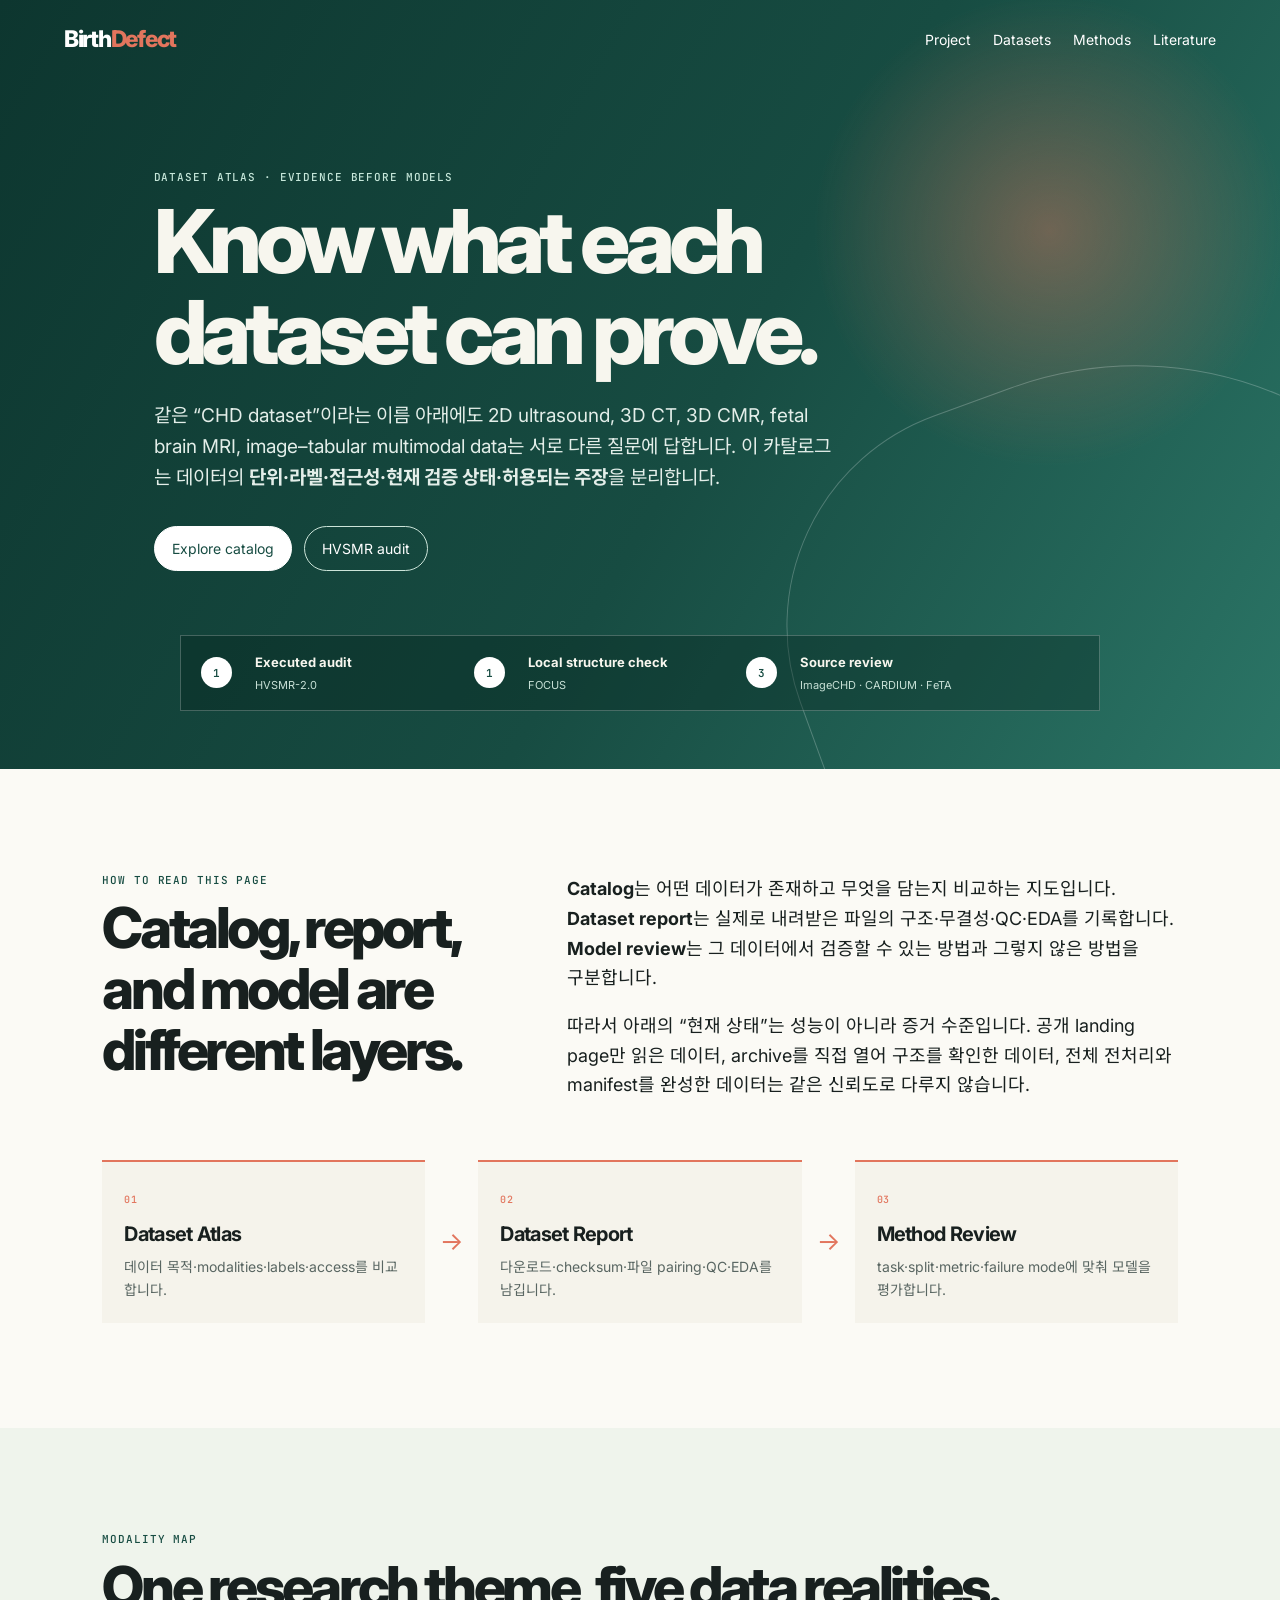
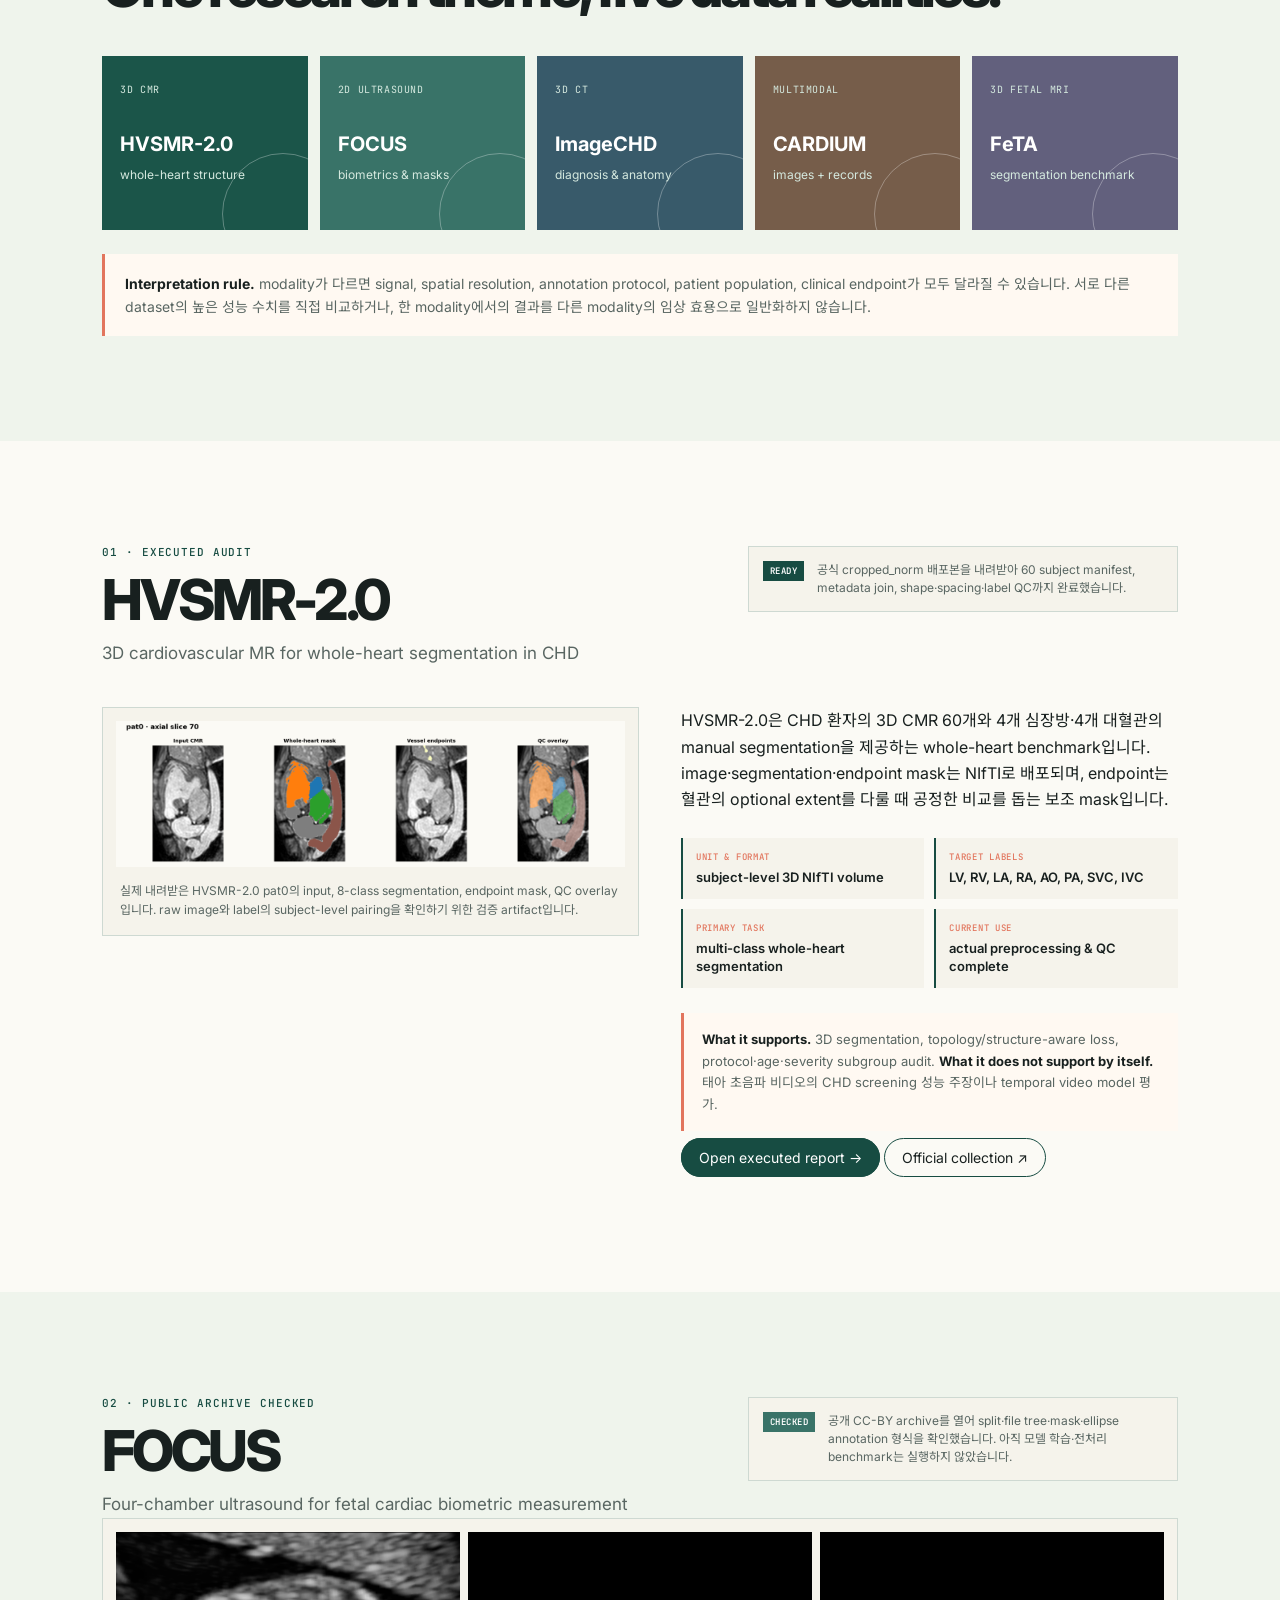
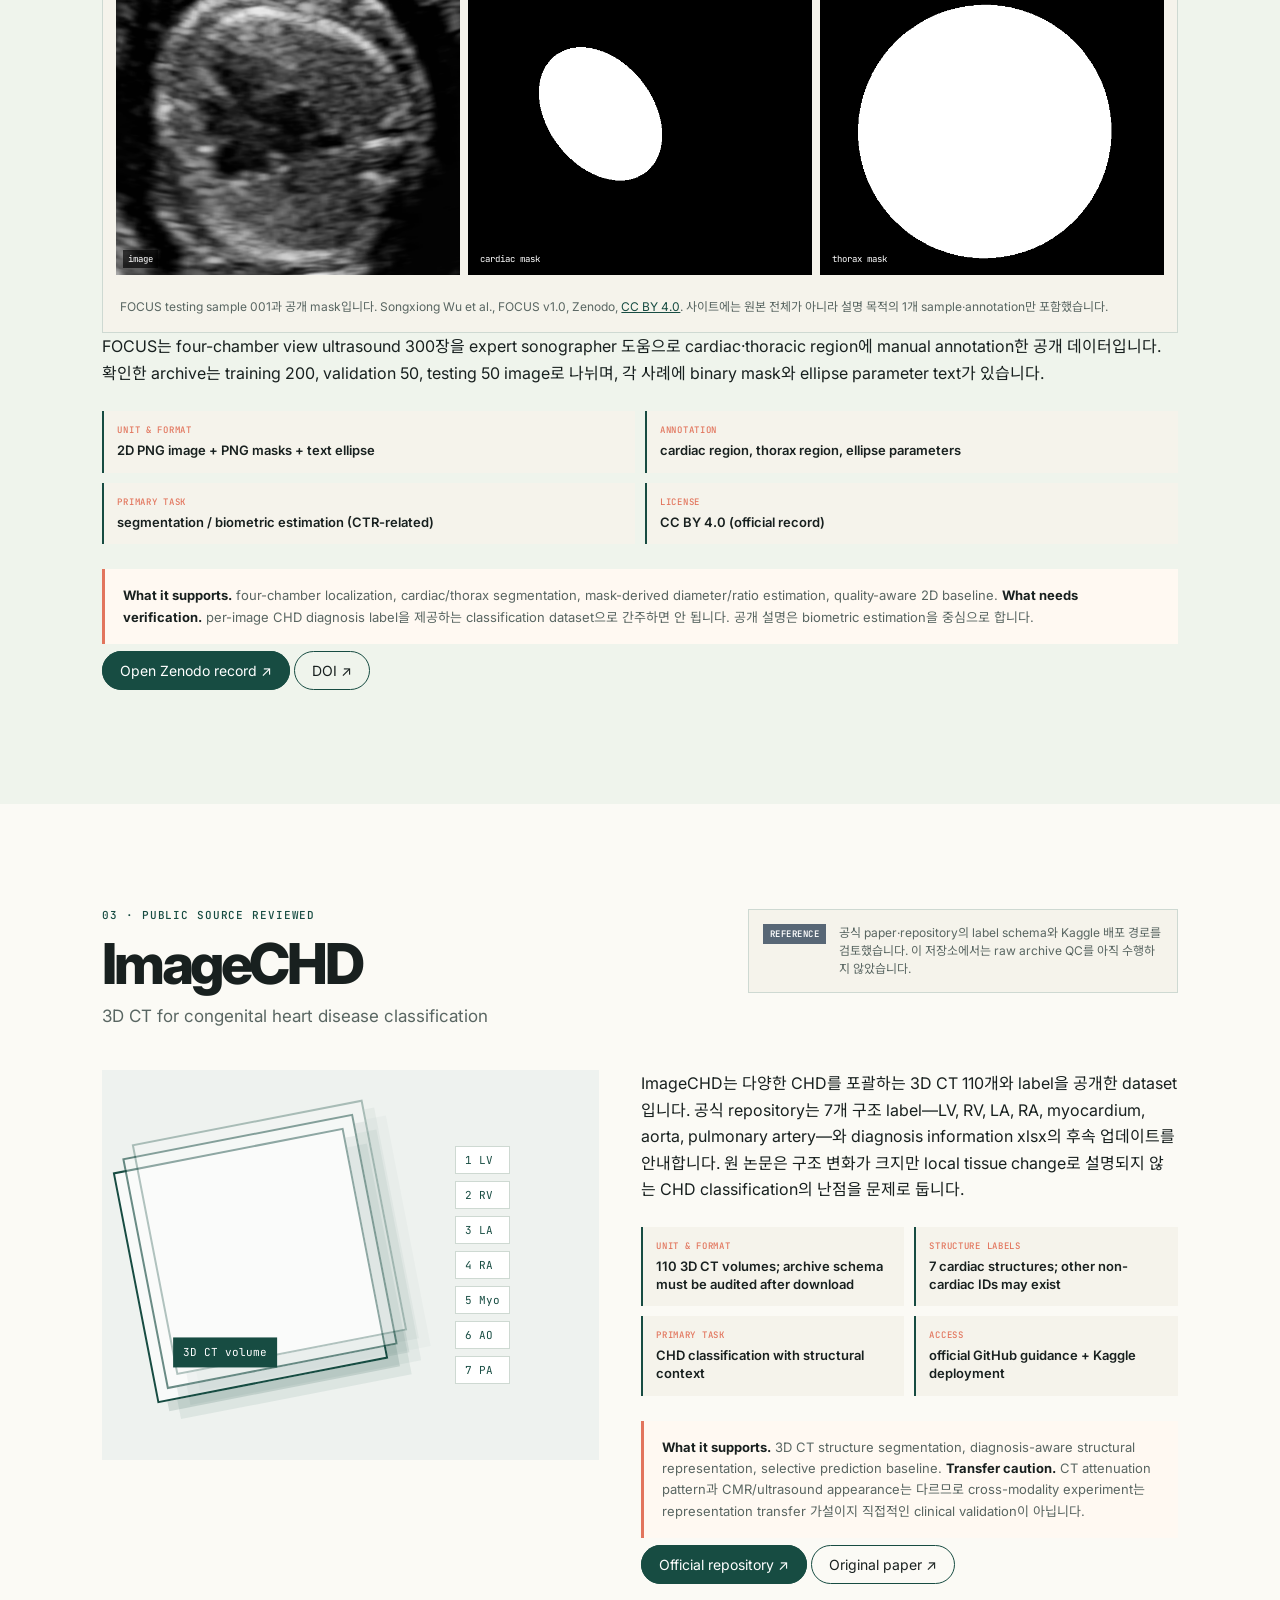
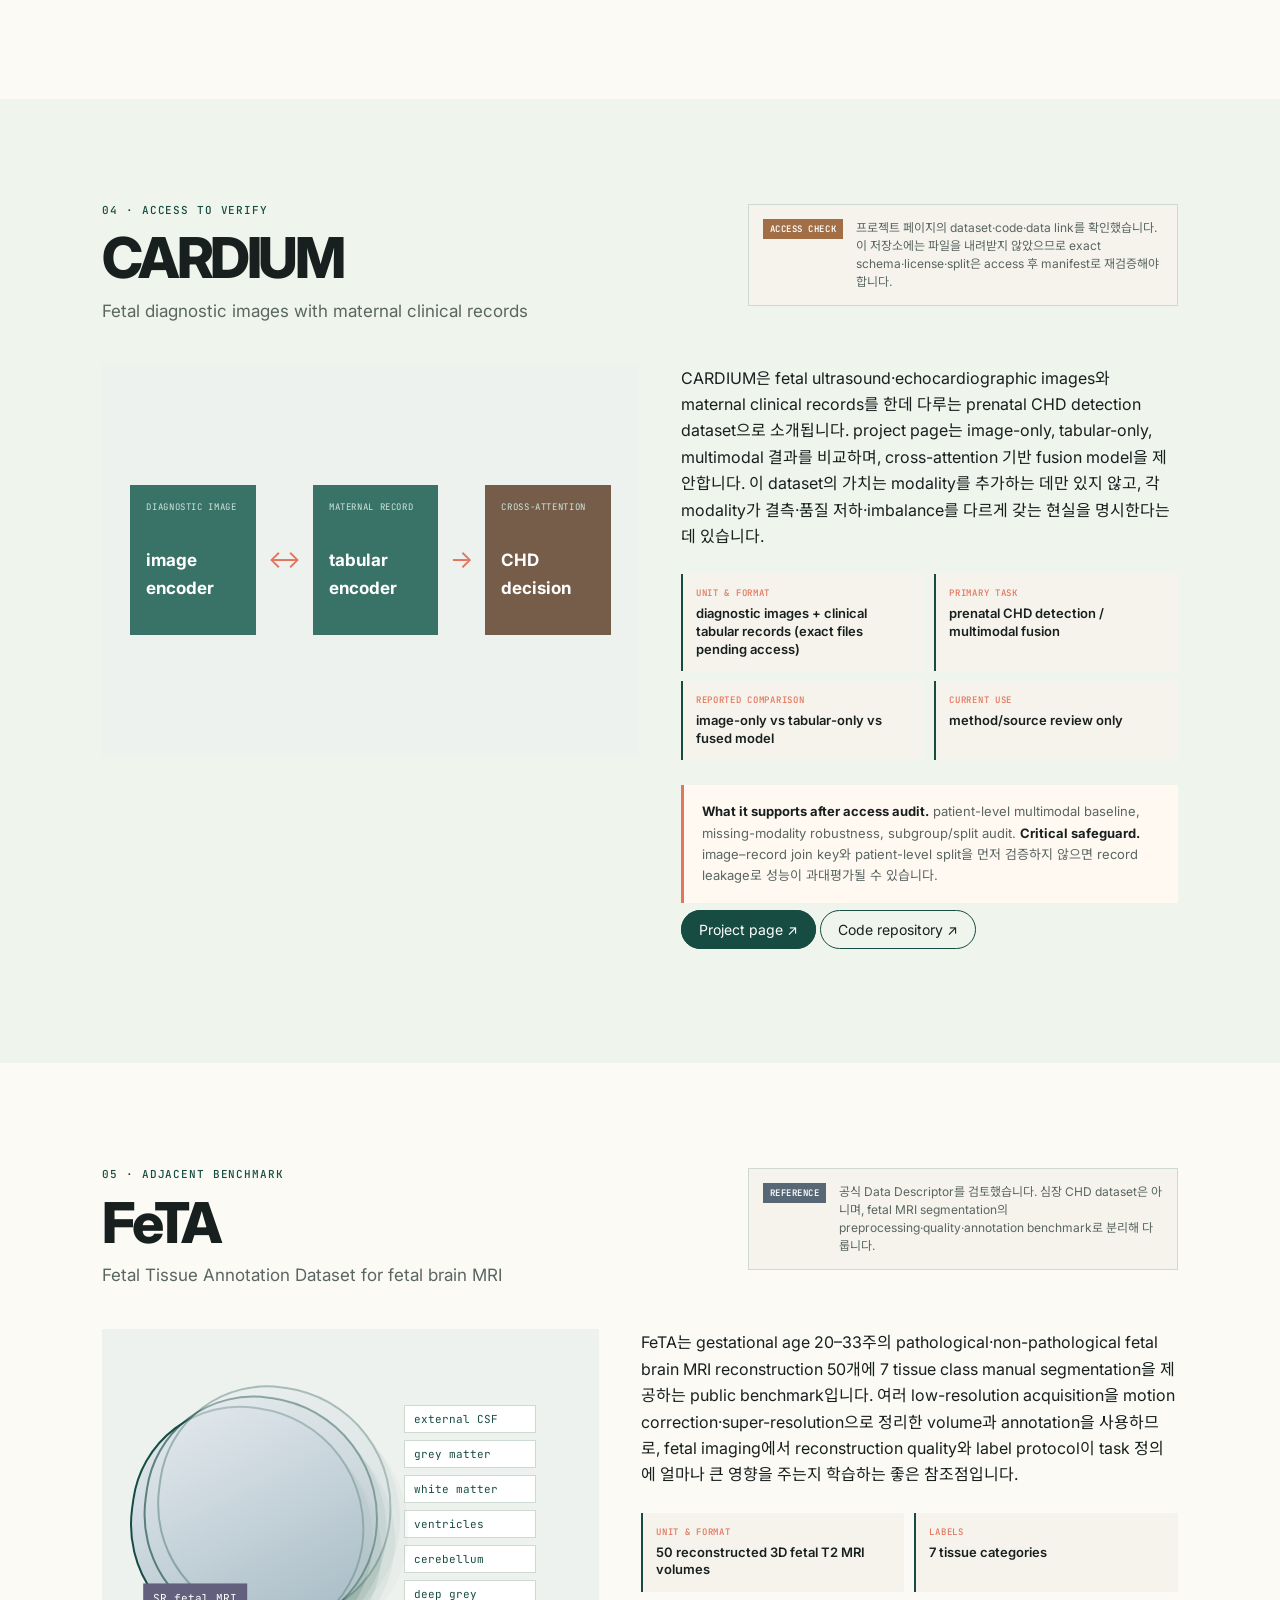
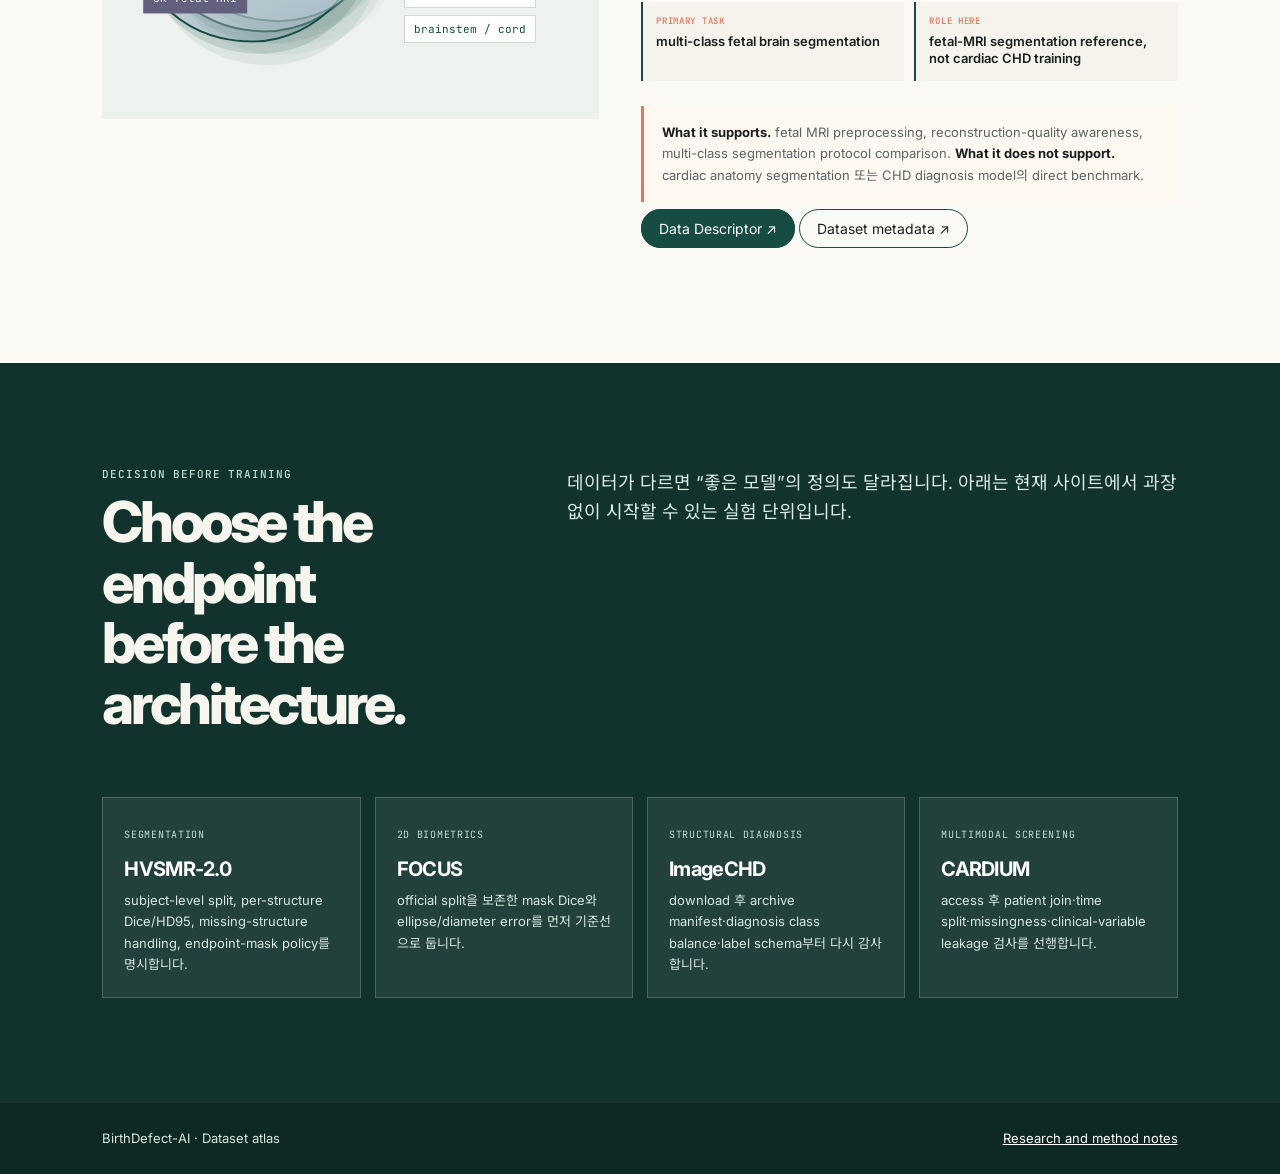
==== datasets.html @ ab4d1244 "Expand dataset atlas and navigation" ====
<!doctype html>
<html lang="en">
  <head><meta charset="utf-8" /><meta name="viewport" content="width=device-width, initial-scale=1" /><title>Dataset Atlas — BirthDefect</title><link rel="stylesheet" href="styles.css" /></head>
  <body>
    <header class="atlas-hero">
      <nav><a class="wordmark" href="index.html">Birth<span>Defect</span></a><div class="nav-links"><a href="index.html">Project</a><a href="datasets.html">Datasets</a><a href="primer.html">Methods</a><a href="research.html">Literature</a></div></nav>
      <div class="atlas-copy"><p class="eyebrow">Dataset atlas · evidence before models</p><h1>Know what each dataset can prove.</h1><p class="lede">같은 “CHD dataset”이라는 이름 아래에도 2D ultrasound, 3D CT, 3D CMR, fetal brain MRI, image–tabular multimodal data는 서로 다른 질문에 답합니다. 이 카탈로그는 데이터의 <b>단위·라벨·접근성·현재 검증 상태·허용되는 주장</b>을 분리합니다.</p><p class="actions"><a class="button primary" href="#catalog">Explore catalog</a><a class="button" href="hvsmr.html">HVSMR audit</a></p></div>
      <div class="atlas-status"><span>1</span><div><b>Executed audit</b><small>HVSMR-2.0</small></div><span>1</span><div><b>Local structure check</b><small>FOCUS</small></div><span>3</span><div><b>Source review</b><small>ImageCHD · CARDIUM · FeTA</small></div></div>
    </header>
    <main>
      <section class="section catalog-intro" id="catalog"><div class="paper-intro"><div><p class="eyebrow">How to read this page</p><h2>Catalog, report, and model are different layers.</h2></div><div><p><b>Catalog</b>는 어떤 데이터가 존재하고 무엇을 담는지 비교하는 지도입니다. <b>Dataset report</b>는 실제로 내려받은 파일의 구조·무결성·QC·EDA를 기록합니다. <b>Model review</b>는 그 데이터에서 검증할 수 있는 방법과 그렇지 않은 방법을 구분합니다.</p><p>따라서 아래의 “현재 상태”는 성능이 아니라 증거 수준입니다. 공개 landing page만 읽은 데이터, archive를 직접 열어 구조를 확인한 데이터, 전체 전처리와 manifest를 완성한 데이터는 같은 신뢰도로 다루지 않습니다.</p></div></div>
        <div class="layer-flow"><article><span>01</span><h3>Dataset Atlas</h3><p>데이터 목적·modalities·labels·access를 비교합니다.</p></article><i>→</i><article><span>02</span><h3>Dataset Report</h3><p>다운로드·checksum·파일 pairing·QC·EDA를 남깁니다.</p></article><i>→</i><article><span>03</span><h3>Method Review</h3><p>task·split·metric·failure mode에 맞춰 모델을 평가합니다.</p></article></div>
      </section>

      <section class="section pale atlas-overview"><p class="eyebrow">Modality map</p><h2>One research theme, five data realities.</h2><div class="modality-map"><article class="cmr"><span>3D CMR</span><b>HVSMR-2.0</b><p>whole-heart structure</p></article><article class="ultrasound"><span>2D Ultrasound</span><b>FOCUS</b><p>biometrics &amp; masks</p></article><article class="ct"><span>3D CT</span><b>ImageCHD</b><p>diagnosis &amp; anatomy</p></article><article class="multi"><span>Multimodal</span><b>CARDIUM</b><p>images + records</p></article><article class="brain"><span>3D Fetal MRI</span><b>FeTA</b><p>segmentation benchmark</p></article></div><aside class="primer-note"><b>Interpretation rule.</b> modality가 다르면 signal, spatial resolution, annotation protocol, patient population, clinical endpoint가 모두 달라질 수 있습니다. 서로 다른 dataset의 높은 성능 수치를 직접 비교하거나, 한 modality에서의 결과를 다른 modality의 임상 효용으로 일반화하지 않습니다.</aside></section>

      <section class="section dataset-profile featured-profile" id="hvsmr"><div class="profile-heading"><div><p class="eyebrow">01 · executed audit</p><h2>HVSMR-2.0</h2><p class="profile-subtitle">3D cardiovascular MR for whole-heart segmentation in CHD</p></div><div class="readiness ready"><span>Ready</span><p>공식 cropped_norm 배포본을 내려받아 60 subject manifest, metadata join, shape·spacing·label QC까지 완료했습니다.</p></div></div><div class="profile-layout"><figure class="profile-figure"><img src="assets/hvsmr/pat0_processing_panel.png" alt="HVSMR CMR image, segmentation labels, endpoint mask and QC overlay" /><figcaption>실제 내려받은 HVSMR-2.0 pat0의 input, 8-class segmentation, endpoint mask, QC overlay입니다. raw image와 label의 subject-level pairing을 확인하기 위한 검증 artifact입니다.</figcaption></figure><div class="profile-body"><p>HVSMR-2.0은 CHD 환자의 3D CMR 60개와 4개 심장방·4개 대혈관의 manual segmentation을 제공하는 whole-heart benchmark입니다. image·segmentation·endpoint mask는 NIfTI로 배포되며, endpoint는 혈관의 optional extent를 다룰 때 공정한 비교를 돕는 보조 mask입니다.</p><dl class="data-facts"><div><dt>Unit &amp; format</dt><dd>subject-level 3D NIfTI volume</dd></div><div><dt>Target labels</dt><dd>LV, RV, LA, RA, AO, PA, SVC, IVC</dd></div><div><dt>Primary task</dt><dd>multi-class whole-heart segmentation</dd></div><div><dt>Current use</dt><dd>actual preprocessing &amp; QC complete</dd></div></dl><p class="use-note"><b>What it supports.</b> 3D segmentation, topology/structure-aware loss, protocol·age·severity subgroup audit. <b>What it does not support by itself.</b> 태아 초음파 비디오의 CHD screening 성능 주장이나 temporal video model 평가.</p><p><a class="button primary" href="hvsmr.html">Open executed report →</a> <a class="button" href="https://figshare.com/collections/HVSMR-2_0_A_3D_cardiovascular_MR_dataset_for_whole-heart_segmentation_in_congenital_heart_disease/7074755">Official collection ↗</a></p></div></div></section>

      <section class="section pale dataset-profile" id="focus"><div class="profile-heading"><div><p class="eyebrow">02 · public archive checked</p><h2>FOCUS</h2><p class="profile-subtitle">Four-chamber ultrasound for fetal cardiac biometric measurement</p></div><div class="readiness checked"><span>Checked</span><p>공개 CC-BY archive를 열어 split·file tree·mask·ellipse annotation 형식을 확인했습니다. 아직 모델 학습·전처리 benchmark는 실행하지 않았습니다.</p></div></div><div class="focus-layout"><figure class="focus-samples"><div><img src="assets/focus/sample-001.png" alt="FOCUS sample fetal four-chamber ultrasound image" /><span>image</span></div><div><img src="assets/focus/sample-001-cardiac-mask.png" alt="FOCUS sample cardiac region mask" /><span>cardiac mask</span></div><div><img src="assets/focus/sample-001-thorax-mask.png" alt="FOCUS sample thorax region mask" /><span>thorax mask</span></div><figcaption>FOCUS testing sample 001과 공개 mask입니다. Songxiong Wu et al., FOCUS v1.0, Zenodo, <a href="https://creativecommons.org/licenses/by/4.0/">CC BY 4.0</a>. 사이트에는 원본 전체가 아니라 설명 목적의 1개 sample·annotation만 포함했습니다.</figcaption></figure><div class="profile-body"><p>FOCUS는 four-chamber view ultrasound 300장을 expert sonographer 도움으로 cardiac·thoracic region에 manual annotation한 공개 데이터입니다. 확인한 archive는 training 200, validation 50, testing 50 image로 나뉘며, 각 사례에 binary mask와 ellipse parameter text가 있습니다.</p><dl class="data-facts"><div><dt>Unit &amp; format</dt><dd>2D PNG image + PNG masks + text ellipse</dd></div><div><dt>Annotation</dt><dd>cardiac region, thorax region, ellipse parameters</dd></div><div><dt>Primary task</dt><dd>segmentation / biometric estimation (CTR-related)</dd></div><div><dt>License</dt><dd>CC BY 4.0 (official record)</dd></div></dl><p class="use-note"><b>What it supports.</b> four-chamber localization, cardiac/thorax segmentation, mask-derived diameter/ratio estimation, quality-aware 2D baseline. <b>What needs verification.</b> per-image CHD diagnosis label을 제공하는 classification dataset으로 간주하면 안 됩니다. 공개 설명은 biometric estimation을 중심으로 합니다.</p><p><a class="button primary" href="https://zenodo.org/records/14597550">Open Zenodo record ↗</a> <a class="button" href="https://doi.org/10.5281/zenodo.14597550">DOI ↗</a></p></div></div></section>

      <section class="section dataset-profile" id="imagechd"><div class="profile-heading"><div><p class="eyebrow">03 · public source reviewed</p><h2>ImageCHD</h2><p class="profile-subtitle">3D CT for congenital heart disease classification</p></div><div class="readiness reference"><span>Reference</span><p>공식 paper·repository의 label schema와 Kaggle 배포 경로를 검토했습니다. 이 저장소에서는 raw archive QC를 아직 수행하지 않았습니다.</p></div></div><div class="profile-layout reverse"><div class="ct-visual" role="img" aria-label="Illustration of a 3D CT volume with seven heart-structure labels"><div class="ct-stack"><i></i><i></i><i></i><b>3D CT volume</b></div><div class="ct-labels"><span>1 LV</span><span>2 RV</span><span>3 LA</span><span>4 RA</span><span>5 Myo</span><span>6 AO</span><span>7 PA</span></div></div><div class="profile-body"><p>ImageCHD는 다양한 CHD를 포괄하는 3D CT 110개와 label을 공개한 dataset입니다. 공식 repository는 7개 구조 label—LV, RV, LA, RA, myocardium, aorta, pulmonary artery—와 diagnosis information xlsx의 후속 업데이트를 안내합니다. 원 논문은 구조 변화가 크지만 local tissue change로 설명되지 않는 CHD classification의 난점을 문제로 둡니다.</p><dl class="data-facts"><div><dt>Unit &amp; format</dt><dd>110 3D CT volumes; archive schema must be audited after download</dd></div><div><dt>Structure labels</dt><dd>7 cardiac structures; other non-cardiac IDs may exist</dd></div><div><dt>Primary task</dt><dd>CHD classification with structural context</dd></div><div><dt>Access</dt><dd>official GitHub guidance + Kaggle deployment</dd></div></dl><p class="use-note"><b>What it supports.</b> 3D CT structure segmentation, diagnosis-aware structural representation, selective prediction baseline. <b>Transfer caution.</b> CT attenuation pattern과 CMR/ultrasound appearance는 다르므로 cross-modality experiment는 representation transfer 가설이지 직접적인 clinical validation이 아닙니다.</p><p><a class="button primary" href="https://github.com/XiaoweiXu/ImageCHD-A-3D-Computed-Tomography-Image-Dataset-for-Classification-of-Congenital-Heart-Disease">Official repository ↗</a> <a class="button" href="https://arxiv.org/abs/2101.10799">Original paper ↗</a></p></div></div></section>

      <section class="section pale dataset-profile" id="cardium"><div class="profile-heading"><div><p class="eyebrow">04 · access to verify</p><h2>CARDIUM</h2><p class="profile-subtitle">Fetal diagnostic images with maternal clinical records</p></div><div class="readiness controlled"><span>Access check</span><p>프로젝트 페이지의 dataset·code·data link를 확인했습니다. 이 저장소에는 파일을 내려받지 않았으므로 exact schema·license·split은 access 후 manifest로 재검증해야 합니다.</p></div></div><div class="profile-layout"><div class="multimodal-visual" role="img" aria-label="Image and clinical-record representations fused through cross attention"><article><span>Diagnostic image</span><b>image encoder</b></article><i>↔</i><article><span>Maternal record</span><b>tabular encoder</b></article><i>→</i><article class="fusion"><span>cross-attention</span><b>CHD decision</b></article></div><div class="profile-body"><p>CARDIUM은 fetal ultrasound·echocardiographic images와 maternal clinical records를 한데 다루는 prenatal CHD detection dataset으로 소개됩니다. project page는 image-only, tabular-only, multimodal 결과를 비교하며, cross-attention 기반 fusion model을 제안합니다. 이 dataset의 가치는 modality를 추가하는 데만 있지 않고, 각 modality가 결측·품질 저하·imbalance를 다르게 갖는 현실을 명시한다는 데 있습니다.</p><dl class="data-facts"><div><dt>Unit &amp; format</dt><dd>diagnostic images + clinical tabular records (exact files pending access)</dd></div><div><dt>Primary task</dt><dd>prenatal CHD detection / multimodal fusion</dd></div><div><dt>Reported comparison</dt><dd>image-only vs tabular-only vs fused model</dd></div><div><dt>Current use</dt><dd>method/source review only</dd></div></dl><p class="use-note"><b>What it supports after access audit.</b> patient-level multimodal baseline, missing-modality robustness, subgroup/split audit. <b>Critical safeguard.</b> image–record join key와 patient-level split을 먼저 검증하지 않으면 record leakage로 성능이 과대평가될 수 있습니다.</p><p><a class="button primary" href="https://bcv-uniandes.github.io/CardiumPage/">Project page ↗</a> <a class="button" href="https://github.com/BCVUniandes/Cardium">Code repository ↗</a></p></div></div></section>

      <section class="section dataset-profile" id="feta"><div class="profile-heading"><div><p class="eyebrow">05 · adjacent benchmark</p><h2>FeTA</h2><p class="profile-subtitle">Fetal Tissue Annotation Dataset for fetal brain MRI</p></div><div class="readiness reference"><span>Reference</span><p>공식 Data Descriptor를 검토했습니다. 심장 CHD dataset은 아니며, fetal MRI segmentation의 preprocessing·quality·annotation benchmark로 분리해 다룹니다.</p></div></div><div class="profile-layout reverse"><div class="feta-visual" role="img" aria-label="Seven fetal brain tissue classes in a reconstructed MRI volume"><div class="brain-volume"><i></i><i></i><i></i><b>SR fetal MRI</b></div><div class="tissue-list"><span>external CSF</span><span>grey matter</span><span>white matter</span><span>ventricles</span><span>cerebellum</span><span>deep grey</span><span>brainstem / cord</span></div></div><div class="profile-body"><p>FeTA는 gestational age 20–33주의 pathological·non-pathological fetal brain MRI reconstruction 50개에 7 tissue class manual segmentation을 제공하는 public benchmark입니다. 여러 low-resolution acquisition을 motion correction·super-resolution으로 정리한 volume과 annotation을 사용하므로, fetal imaging에서 reconstruction quality와 label protocol이 task 정의에 얼마나 큰 영향을 주는지 학습하는 좋은 참조점입니다.</p><dl class="data-facts"><div><dt>Unit &amp; format</dt><dd>50 reconstructed 3D fetal T2 MRI volumes</dd></div><div><dt>Labels</dt><dd>7 tissue categories</dd></div><div><dt>Primary task</dt><dd>multi-class fetal brain segmentation</dd></div><div><dt>Role here</dt><dd>fetal-MRI segmentation reference, not cardiac CHD training</dd></div></dl><p class="use-note"><b>What it supports.</b> fetal MRI preprocessing, reconstruction-quality awareness, multi-class segmentation protocol comparison. <b>What it does not support.</b> cardiac anatomy segmentation 또는 CHD diagnosis model의 direct benchmark.</p><p><a class="button primary" href="https://www.nature.com/articles/s41597-021-00946-3">Data Descriptor ↗</a> <a class="button" href="https://doi.org/10.6084/m9.figshare.14039327">Dataset metadata ↗</a></p></div></div></section>

      <section class="section dark catalog-next"><div class="paper-intro"><div><p class="eyebrow">Decision before training</p><h2>Choose the endpoint before the architecture.</h2></div><div><p>데이터가 다르면 “좋은 모델”의 정의도 달라집니다. 아래는 현재 사이트에서 과장 없이 시작할 수 있는 실험 단위입니다.</p></div></div><div class="next-grid"><article><span>Segmentation</span><h3>HVSMR-2.0</h3><p>subject-level split, per-structure Dice/HD95, missing-structure handling, endpoint-mask policy를 명시합니다.</p></article><article><span>2D biometrics</span><h3>FOCUS</h3><p>official split을 보존한 mask Dice와 ellipse/diameter error를 먼저 기준선으로 둡니다.</p></article><article><span>Structural diagnosis</span><h3>ImageCHD</h3><p>download 후 archive manifest·diagnosis class balance·label schema부터 다시 감사합니다.</p></article><article><span>Multimodal screening</span><h3>CARDIUM</h3><p>access 후 patient join·time split·missingness·clinical-variable leakage 검사를 선행합니다.</p></article></div></section>
    </main>
    <footer><span>BirthDefect-AI · Dataset atlas</span><a href="research.html">Research and method notes</a></footer>
  </body>
</html>
---- styles.css ----
@import url('https://fonts.googleapis.com/css2?family=Inter:wght@400;500;600;700;800&family=Noto+Sans+KR:wght@400;500;600;700&family=JetBrains+Mono:wght@400;500&display=swap');

:root { --ink:#18201f; --muted:#596662; --paper:#fbfaf5; --sage:#dce8dc; --green:#174c42; --coral:#e2755d; --line:#ced9d2; --dark:#12332d; }
* { box-sizing:border-box; } html { scroll-behavior:smooth; } body { margin:0; color:var(--ink); background:var(--paper); font:16px/1.65 Inter,"Noto Sans KR",sans-serif; } a { color:inherit; } .hero { min-height:680px; padding:28px max(5vw,32px) 68px; background:linear-gradient(125deg,#dce8dc 0%,#f8f6ed 58%,#f2c7aa 100%); position:relative; overflow:hidden; } .hero:after { content:""; position:absolute; width:560px; height:560px; border:1px solid rgba(23,76,66,.15); border-radius:48% 52% 58% 42%; right:-170px; bottom:-220px; transform:rotate(20deg); } nav { display:flex; justify-content:space-between; align-items:center; position:relative; z-index:1; } .wordmark { font:800 23px/1 Inter,"Noto Sans KR",sans-serif; text-decoration:none; letter-spacing:-.055em; } .wordmark span { color:var(--coral); } .nav-links { display:flex; gap:22px; font-size:14px; } .nav-links a { text-decoration:none; } .hero-copy { max-width:780px; margin:148px 0 0 7vw; position:relative; z-index:1; } .eyebrow { color:var(--green); font:500 11px/1.2 "JetBrains Mono",monospace; letter-spacing:.08em; text-transform:uppercase; } h1,h2,h3,p { margin-top:0; } h1 { font:800 clamp(48px,7vw,88px)/1.03 Inter,"Noto Sans KR",sans-serif; letter-spacing:-.07em; margin:12px 0 25px; } h2 { font:800 clamp(34px,4.4vw,58px)/1.08 Inter,"Noto Sans KR",sans-serif; letter-spacing:-.06em; margin:10px 0 24px; } h3 { font:700 20px/1.22 Inter,"Noto Sans KR",sans-serif; letter-spacing:-.035em; } .lede { max-width:600px; font-size:19px; color:#34423e; } .actions { display:flex; gap:12px; margin-top:32px; } .button { border:1px solid var(--green); border-radius:99px; padding:10px 17px; font-size:14px; text-decoration:none; } .button.primary { color:#fff; background:var(--green); } .hero-card { position:absolute; z-index:1; right:8vw; bottom:58px; width:260px; padding:22px; border:1px solid rgba(24,32,31,.25); background:rgba(255,255,255,.48); backdrop-filter:blur(9px); } .hero-card p { margin-bottom:2px; color:var(--muted); font-size:12px; } .hero-card strong { display:block; font-size:14px; line-height:1.35; } hr { border:0; border-top:1px solid rgba(24,32,31,.15); margin:15px 0; } .section { padding:105px max(8vw,32px); } .two-column { display:grid; grid-template-columns:.9fr 1.3fr; gap:8vw; } .two-column > div:nth-child(2) { font-size:18px; } .task-grid,.dataset-grid,.method-notes,.metric-grid { display:grid; gap:14px; } .task-grid { grid-template-columns:repeat(3,1fr); margin-top:38px; } .task-grid article { padding-top:13px; border-top:2px solid var(--green); } .task-grid span,.dataset > p { color:var(--coral); font:500 11px "JetBrains Mono",monospace; text-transform:uppercase; } .task-grid p,.dataset p,.method-notes p,.metric-grid p { color:var(--muted); font-size:14px; } .pale { background:#eff4ec; } .dataset-grid { grid-template-columns:repeat(4,1fr); margin-top:38px; } .dataset { min-height:280px; padding:23px; background:#fff; border:1px solid var(--line); display:flex; flex-direction:column; } .dataset.featured { background:var(--green); color:#fff; } .dataset.featured p,.dataset.featured a { color:#d7ebe4; } .dataset strong { font-size:14px; line-height:1.35; } .dataset a,.method-notes a { margin-top:auto; font-size:13px; font-weight:600; } .note { margin:26px 0 0; color:var(--muted); font-size:13px; } .pipeline { display:grid; grid-template-columns:1fr auto 1fr auto 1fr auto 1fr; align-items:center; max-width:1170px; margin:45px auto 50px; } .pipeline div { min-height:170px; padding:20px; background:#fff; border:1px solid var(--line); } .pipeline b { display:inline-grid; place-items:center; width:25px; height:25px; color:#fff; background:var(--coral); border-radius:50%; font:12px "JetBrains Mono",monospace; } .pipeline h3 { margin:13px 0 7px; font-size:18px; } .pipeline p { margin:0; color:var(--muted); font-size:13px; } .pipeline i { padding:0 10px; color:var(--coral); font-size:22px; font-style:normal; } .method-notes { grid-template-columns:repeat(3,1fr); } .method-notes article { min-height:190px; padding:23px; border-top:2px solid var(--coral); background:#f5f3eb; display:flex; flex-direction:column; } .dark { color:#f7f6ee; background:var(--dark); } .dark .eyebrow { color:#bde0d2; } .metric-grid { grid-template-columns:repeat(4,1fr); margin-top:38px; } .metric-grid article { padding:15px 18px; border-left:1px solid rgba(255,255,255,.32); } .metric-grid p { color:#d0ded8; } .roadmap { max-width:1100px; margin:auto; } ol { margin:40px 0 0; padding:0; list-style:none; } ol li { display:grid; grid-template-columns:120px 1fr; padding:19px 0; border-top:1px solid var(--line); } ol span { color:var(--coral); font:500 12px "JetBrains Mono",monospace; text-transform:uppercase; } ol h3 { margin:0 0 5px; } ol p { margin:0; color:var(--muted); } footer { display:flex; justify-content:space-between; padding:25px 8vw; color:#d8e5df; background:#0e2823; font-size:13px; } footer a { color:#fff; }
@media (max-width:850px) { .nav-links { display:none; } .hero { min-height:640px; } .hero-copy { margin:100px 0 0; } .hero-card { display:none; } .two-column { grid-template-columns:1fr; gap:12px; } .task-grid,.dataset-grid,.method-notes,.metric-grid { grid-template-columns:1fr 1fr; } .pipeline { grid-template-columns:1fr; gap:6px; } .pipeline i { transform:rotate(90deg); text-align:center; } }
@media (max-width:540px) { .section { padding:72px 24px; } h1 { font-size:49px; } .task-grid,.dataset-grid,.method-notes,.metric-grid { grid-template-columns:1fr; } .actions { align-items:flex-start; flex-direction:column; } footer { padding:22px 24px; } }

/* HVSMR dataset report */
.dataset-hero { min-height:650px; padding:28px max(5vw,32px) 0; color:#f7f6ee; background:linear-gradient(125deg,#103b34 0%,#174c42 47%,#597e73 100%); position:relative; overflow:hidden; }.dataset-hero:after { content:""; position:absolute; width:620px; height:620px; right:-150px; top:80px; border:1px solid rgba(255,255,255,.17); border-radius:44% 56% 53% 47%; transform:rotate(-26deg); }.dataset-hero .wordmark { color:#fff; }.dataset-hero .nav-links a { color:#e3efe9; }.dataset-hero-copy { max-width:780px; margin:115px 0 65px 7vw; position:relative; z-index:1; }.dataset-hero-copy h1 { margin-bottom:22px; }.dataset-hero-copy > p:not(.eyebrow) { max-width:650px; color:#dcebe5; font-size:18px; }.dataset-hero .eyebrow { color:#bde0d2; }.dataset-hero .button { border-color:#cde5da; color:#fff; }.dataset-hero .button.primary { color:var(--green); background:#fff; border-color:#fff; }.stat-ribbon { display:grid; grid-template-columns:repeat(4,1fr); max-width:1120px; margin:0 auto; position:relative; z-index:1; border-top:1px solid rgba(255,255,255,.25); }.stat-ribbon div { padding:23px 28px 27px; border-left:1px solid rgba(255,255,255,.25); }.stat-ribbon div:last-child { border-right:1px solid rgba(255,255,255,.25); }.stat-ribbon strong { display:block; font-size:27px; letter-spacing:-.06em; }.stat-ribbon span { color:#cde2d9; font-size:12px; }.korean-section p,.korean-section li { word-break:keep-all; }.intro-grid { display:grid; grid-template-columns:.8fr 1.35fr; gap:8vw; }.intro-grid > div:nth-child(2) { font-size:18px; }.fact-grid { display:grid; grid-template-columns:repeat(2,1fr); gap:12px; margin-top:30px; }.fact-grid article { padding:19px; background:#f1f2ec; border-left:2px solid var(--green); }.fact-grid span,.file-layout span { display:block; margin-bottom:9px; color:var(--coral); font:500 10px "JetBrains Mono",monospace; letter-spacing:.07em; }.fact-grid strong { font-size:17px; }.fact-grid p { margin:3px 0 0; color:var(--muted); font-size:13px; }.process-line { display:grid; grid-template-columns:repeat(5,1fr); gap:15px; margin-top:36px; }.process-line article { position:relative; padding:22px 17px 20px; background:#fff; border:1px solid var(--line); }.process-line b { display:inline-grid; width:26px; height:26px; place-items:center; color:#fff; border-radius:50%; background:var(--green); font:11px "JetBrains Mono",monospace; }.process-line h3 { margin:15px 0 9px; font-size:17px; }.process-line p { margin:0; color:var(--muted); font-size:13px; }.process-line code { word-break:break-all; font-size:10px; }.callout { margin:26px 0 0; padding:17px 19px; border-left:3px solid var(--coral); background:#fff9f2; font-size:14px; }.file-layout { display:grid; grid-template-columns:repeat(3,1fr); gap:14px; margin-top:38px; }.file-layout article { padding:23px; border-top:2px solid var(--coral); background:#f5f3eb; }.file-layout h3 { margin:0 0 9px; font-size:16px; word-break:break-word; }.file-layout p { margin:0; color:var(--muted); font-size:14px; }.preprocess-grid { display:grid; grid-template-columns:1fr 1fr; gap:20px; margin-top:20px; }.preprocess-grid > div { padding:26px; border:1px solid var(--line); }.preprocess-grid h3 { margin-bottom:15px; }.preprocess-grid ul { margin:0; padding-left:20px; }.preprocess-grid li { margin:8px 0; font-size:14px; }.code-card { display:flex; flex-direction:column; background:#102f29; color:#e5eee9; }.code-card p { color:#bfe0d4; font:11px "JetBrains Mono",monospace; text-transform:uppercase; letter-spacing:.08em; }.code-card code { display:block; overflow:auto; color:#fff; font:11px/1.7 "JetBrains Mono",monospace; white-space:pre; }.code-card a { margin-top:auto; color:#bfe0d4; font-size:13px; font-weight:600; }.result-grid { display:grid; grid-template-columns:repeat(4,1fr); gap:12px; margin-top:37px; }.result-grid article { min-height:130px; padding:22px; background:rgba(255,255,255,.08); border:1px solid rgba(255,255,255,.18); }.result-grid strong { display:block; margin-bottom:12px; font-size:22px; line-height:1.12; letter-spacing:-.045em; }.result-grid span { color:#cfe0d9; font-size:13px; }.result-note { max-width:790px; margin:23px 0 0; color:#d1e0da; font-size:14px; }.chart-section { max-width:1280px; margin:auto; }.chart-grid { display:grid; grid-template-columns:1fr 1fr; gap:25px; margin-top:38px; }.chart-grid figure { margin:0; padding:15px; background:#f1f2ec; }.chart-grid figure.wide-chart { grid-column:span 2; max-width:620px; }.chart-grid img { display:block; width:100%; height:auto; }.chart-grid figcaption { padding:14px 4px 3px; color:var(--muted); font-size:13px; }.chart-grid figcaption b { color:var(--ink); }.section-lede { max-width:840px; color:var(--muted); }.overlay-grid { display:grid; grid-template-columns:repeat(3,1fr); gap:18px; margin-top:35px; }.overlay-grid figure { margin:0; background:#fff; border:1px solid var(--line); }.overlay-grid img { display:block; width:100%; aspect-ratio:1/1; object-fit:cover; }.overlay-grid figcaption { padding:13px 15px; color:var(--muted); font-size:13px; }.overlay-grid figcaption b { color:var(--ink); }.takeaway-grid { display:grid; grid-template-columns:.85fr 1.15fr; gap:8vw; }.takeaway-grid article { padding:16px 0; border-top:1px solid var(--line); }.takeaway-grid h3 { margin:0 0 7px; font-size:18px; }.takeaway-grid p { margin:0; color:var(--muted); font-size:14px; }
@media (max-width:850px) { .dataset-hero-copy { margin-left:0; }.stat-ribbon { grid-template-columns:repeat(2,1fr); }.intro-grid,.takeaway-grid { grid-template-columns:1fr; gap:15px; }.process-line { grid-template-columns:1fr 1fr; }.file-layout { grid-template-columns:1fr; }.result-grid { grid-template-columns:1fr 1fr; }.overlay-grid { grid-template-columns:1fr 1fr; } }
@media (max-width:540px) { .dataset-hero { min-height:0; padding-left:24px; padding-right:24px; }.dataset-hero-copy { margin-top:80px; }.stat-ribbon { margin:0 -24px; grid-template-columns:1fr 1fr; }.stat-ribbon div { padding:17px; }.fact-grid,.preprocess-grid,.process-line,.result-grid,.chart-grid,.overlay-grid { grid-template-columns:1fr; }.chart-grid figure.wide-chart { grid-column:span 1; }.chart-grid figure { padding:8px; }.preprocess-grid > div { padding:20px; } }

/* Editorial visual assets */
.home-hero { color:#f7f6ee; background:#052d28; }.home-hero:after { border-color:rgba(255,255,255,.15); z-index:0; }.hero-art { position:absolute; inset:0; z-index:0; width:100%; height:100%; object-fit:cover; object-position:center; }.home-hero nav,.home-hero .hero-copy,.home-hero .hero-card { z-index:1; }.home-hero .wordmark,.home-hero .nav-links a { color:#fff; }.home-hero .eyebrow { color:#bfe0d4; }.home-hero .lede { color:#e0ece7; }.home-hero .button { color:#fff; border-color:#c8e2d6; }.home-hero .button.primary { color:#174c42; background:#fff; border-color:#fff; }.home-hero .hero-card { color:#fff; border-color:rgba(255,255,255,.25); background:rgba(2,24,21,.48); }.home-hero .hero-card p { color:#c9ddd5; }.method-art { display:block; width:100%; max-width:1120px; height:250px; margin:34px auto 10px; object-fit:cover; object-position:center; border:1px solid var(--line); background:#f5f3eb; }
@media (max-width:850px) { .home-hero .hero-art { object-position:62% center; }.method-art { height:190px; } }
@media (max-width:540px) { .home-hero .hero-art { object-position:66% center; opacity:.78; }.method-art { height:135px; margin-top:23px; } }

/* Detailed HVSMR command log */
.command-section .section-lede { margin-bottom:32px; }.command-grid { display:grid; grid-template-columns:1fr 1fr; gap:18px; }.command-grid article { overflow:hidden; border:1px solid var(--line); background:#fff; }.command-label { display:flex; gap:12px; align-items:baseline; padding:17px 20px; border-bottom:1px solid var(--line); }.command-label span,.qc-steps span { color:var(--coral); font:500 10px "JetBrains Mono",monospace; letter-spacing:.08em; text-transform:uppercase; }.command-label h3 { margin:0; font-size:18px; }.command-grid pre { min-height:250px; margin:0; padding:19px 20px; overflow:auto; color:#dcebe5; background:#0e302a; font:11px/1.65 "JetBrains Mono",monospace; white-space:pre-wrap; }.command-grid pre code { color:inherit; }.command-grid article > p { min-height:76px; margin:0; padding:15px 20px 19px; color:var(--muted); font-size:13px; }.artifact-table { margin-top:28px; border:1px solid var(--line); background:#fff; }.artifact-table > div { display:grid; grid-template-columns:1.1fr .95fr 2fr; gap:15px; padding:14px 17px; border-top:1px solid var(--line); font-size:13px; }.artifact-table > div:first-child { border-top:0; }.artifact-table .artifact-head { color:#fff; background:var(--green); font:600 11px "JetBrains Mono",monospace; letter-spacing:.05em; text-transform:uppercase; }.artifact-table code { color:var(--green); font:11px "JetBrains Mono",monospace; }.processing-figure { margin:35px auto 25px; padding:15px; max-width:1240px; border:1px solid var(--line); background:#f5f3eb; }.processing-figure img { display:block; width:100%; height:auto; }.processing-figure figcaption { padding:14px 4px 2px; color:var(--muted); font-size:13px; }.qc-steps { display:grid; grid-template-columns:repeat(4,1fr); gap:14px; }.qc-steps article { padding:20px; border-top:2px solid var(--coral); background:#f5f3eb; }.qc-steps h3 { margin:11px 0 8px; font-size:17px; }.qc-steps p { margin:0; color:var(--muted); font-size:13px; }
@media (max-width:850px) { .command-grid { grid-template-columns:1fr; }.qc-steps { grid-template-columns:1fr 1fr; } }
@media (max-width:540px) { .artifact-table { overflow:auto; }.artifact-table > div { min-width:650px; }.qc-steps { grid-template-columns:1fr; }.command-grid pre { min-height:0; }.command-grid article > p { min-height:0; } }

/* Expanded charts, sample panels, and manifest dictionary */
.chart-grid { grid-template-columns:1fr; gap:30px; }.chart-grid figure { padding:24px; }.chart-grid figure.wide-chart { grid-column:auto; max-width:none; }.chart-grid img { max-height:680px; object-fit:contain; }.chart-grid figcaption { max-width:970px; padding:19px 5px 4px; font-size:15px; }.section-lede { max-width:940px; }.sample-gallery { display:grid; grid-template-columns:1fr 1fr; gap:28px; margin-top:35px; }.sample-gallery figure { margin:0; padding:14px; border:1px solid var(--line); background:#fff; }.sample-gallery img { display:block; width:100%; height:auto; }.sample-gallery figcaption { display:flex; justify-content:space-between; gap:12px; padding:16px 5px 4px; color:var(--muted); font-size:13px; }.sample-gallery figcaption b { color:var(--ink); }.sample-gallery figcaption span { text-align:right; }.dictionary-wrap { margin-top:52px; }.dictionary-wrap > h3 { margin:8px 0; font-size:30px; }.dictionary-lede { max-width:800px; color:var(--muted); }.column-dictionary { display:grid; grid-template-columns:1fr 1fr; gap:14px; margin-top:25px; }.column-dictionary article { padding:20px; border:1px solid var(--line); background:#f5f3eb; }.column-dictionary span { color:var(--coral); font:500 10px "JetBrains Mono",monospace; letter-spacing:.08em; text-transform:uppercase; }.column-dictionary h4 { margin:8px 0 10px; font-size:17px; }.column-dictionary p { margin:0; color:var(--muted); font-size:13px; }.column-dictionary code { color:var(--green); font:11px "JetBrains Mono",monospace; }
@media (max-width:850px) { .sample-gallery,.column-dictionary { grid-template-columns:1fr; } }
@media (max-width:540px) { .sample-gallery figcaption { display:block; }.sample-gallery figcaption span { display:block; margin-top:4px; text-align:left; }.chart-grid figure { padding:8px; } }

/* Acquisition context, worked manifest row, and grouped EDA */
.acquisition-photo { display:grid; grid-template-columns:230px 1fr; gap:18px; align-items:center; margin:26px 0 0; padding:13px; border:1px solid var(--line); background:#f5f3eb; }.acquisition-photo img { display:block; width:100%; aspect-ratio:1/1; object-fit:cover; }.acquisition-photo figcaption { color:var(--muted); font-size:13px; }.acquisition-photo figcaption b { color:var(--ink); }.acquisition-photo a { color:var(--green); }.row-example { margin-top:32px; border:1px solid var(--line); background:#fff; }.row-example-head { padding:22px; color:#eef7f2; background:var(--green); }.row-example-head p { margin:0 0 5px; color:#bce0d0; font:500 10px "JetBrains Mono",monospace; letter-spacing:.08em; text-transform:uppercase; }.row-example-head h4 { margin:0 0 7px; font:700 23px/1.2 Inter,"Noto Sans KR",sans-serif; letter-spacing:-.035em; }.row-example-head code { color:#fff; font:inherit; }.row-example-head span { color:#d2e9df; font-size:13px; }.row-fields { display:grid; grid-template-columns:1fr 1fr; gap:0; }.row-fields article { padding:19px 20px; border-right:1px solid var(--line); border-top:1px solid var(--line); }.row-fields article:nth-child(2n) { border-right:0; }.row-fields span { display:block; margin-bottom:7px; color:var(--coral); font:500 10px "JetBrains Mono",monospace; letter-spacing:.08em; text-transform:uppercase; }.row-fields strong { display:block; color:var(--ink); font-size:14px; line-height:1.45; }.row-fields code { color:var(--green); font:11px "JetBrains Mono",monospace; }.row-fields p { margin:7px 0 0; color:var(--muted); font-size:13px; }.eda-note { margin:28px 0 0; padding:18px 20px; border-left:3px solid var(--coral); background:#fff9f2; color:var(--muted); }.eda-note b { color:var(--ink); }
@media (max-width:850px) { .acquisition-photo { grid-template-columns:180px 1fr; }.row-fields { grid-template-columns:1fr; }.row-fields article { border-right:0; } }
@media (max-width:540px) { .acquisition-photo { grid-template-columns:1fr; }.acquisition-photo img { max-height:260px; }.row-example-head h4 { font-size:20px; } }

/* Dataset ownership and label ontology */
.nav-actions { display:flex; align-items:center; gap:22px; }.owner-chip { display:flex; align-items:center; gap:12px; min-width:198px; padding:8px 15px 8px 8px; color:#fff; border:1.5px solid rgba(255,255,255,.62); border-radius:999px; text-decoration:none; background:rgba(3,28,24,.88); box-shadow:0 8px 24px rgba(0,0,0,.22); }.owner-chip img { width:52px; height:52px; flex:0 0 52px; border:2px solid rgba(255,255,255,.78); border-radius:50%; object-fit:cover; object-position:50% 34%; }.owner-chip span { display:block; font-size:15px; font-weight:700; line-height:1.2; white-space:nowrap; }.owner-chip small { display:block; margin-bottom:4px; color:#d0f0e3; font:600 10px "JetBrains Mono",monospace; letter-spacing:.08em; text-transform:uppercase; }.owner-chip:hover { border-color:#fff; background:rgba(2,21,18,.98); transform:translateY(-1px); }.label-ontology { display:grid; grid-template-columns:.75fr 1.45fr; gap:26px; margin-top:26px; padding:24px; border:1px solid var(--line); background:#f1f2ec; }.ontology-intro h3 { margin:7px 0 10px; font-size:25px; }.ontology-intro > p:last-child { color:var(--muted); font-size:13px; }.ontology-intro code { color:var(--green); font:11px "JetBrains Mono",monospace; }.label-grid { display:grid; grid-template-columns:repeat(3,1fr); gap:9px; }.label-grid article { position:relative; min-height:72px; padding:13px 11px 11px 42px; background:#fff; border:1px solid var(--line); }.label-grid span { position:absolute; left:11px; top:12px; display:grid; width:22px; height:22px; place-items:center; color:#fff; border-radius:50%; background:var(--green); font:10px "JetBrains Mono",monospace; }.label-grid b { display:block; font-size:12px; line-height:1.25; }.label-grid p { margin:4px 0 0; color:var(--muted); font-size:12px; }.dictionary-example { margin:18px 0 0; padding:15px 18px; border-left:3px solid var(--green); background:#eff4ec; color:var(--muted); font-size:13px; }.dictionary-example b { color:var(--ink); }.dictionary-example code { color:var(--green); font:11px "JetBrains Mono",monospace; }
@media (max-width:850px) { .nav-actions { gap:12px; }.label-ontology { grid-template-columns:1fr; } }
@media (max-width:540px) { .dataset-hero .nav-links { display:none; }.owner-chip { min-width:0; gap:9px; padding:6px 11px 6px 6px; }.owner-chip img { width:44px; height:44px; flex-basis:44px; }.owner-chip span { font-size:13px; }.owner-chip small { font-size:9px; }.label-grid { grid-template-columns:1fr 1fr; } }

/* Paper technical reviews */
.source-link { margin-left:12px; color:var(--muted); font-size:12px; text-transform:none; }.source-link a { font:inherit; }.paper-hero { position:relative; min-height:710px; padding:28px max(5vw,32px) 55px; overflow:hidden; color:#f7f6ee; background:#102f29; }.paper-hero:after { content:""; position:absolute; inset:0; background:linear-gradient(90deg,rgba(8,31,27,.93) 0%,rgba(9,37,32,.74) 47%,rgba(9,35,31,.21) 100%); z-index:0; }.paper-hero-art { position:absolute; inset:0; width:100%; height:100%; object-fit:cover; object-position:center; opacity:.93; }.paper-hero nav,.paper-hero-copy,.paper-meta { position:relative; z-index:1; }.paper-hero .wordmark,.paper-hero .nav-links a { color:#fff; }.paper-hero .eyebrow { color:#bfe0d4; }.paper-hero-copy { max-width:730px; margin:112px 0 0 7vw; }.paper-hero-copy h1 { margin-bottom:8px; }.paper-subtitle { margin:0 0 27px; color:#d6e8df; font:600 clamp(17px,2vw,24px)/1.3 Inter,"Noto Sans KR",sans-serif; letter-spacing:-.035em; }.paper-hero .lede { max-width:630px; color:#e4eee9; }.paper-hero .button { color:#fff; border-color:#c8e2d6; }.paper-hero .button.primary { color:var(--green); background:#fff; border-color:#fff; }.paper-meta { display:flex; gap:10px; flex-wrap:wrap; max-width:1120px; margin:77px auto 0; }.paper-meta span { padding:7px 11px; border:1px solid rgba(255,255,255,.27); background:rgba(7,31,27,.32); color:#d7e8e0; font:10px "JetBrains Mono",monospace; letter-spacing:.04em; text-transform:uppercase; }.sad-hero .paper-hero-art { object-position:center 54%; }.paper-intro { display:grid; grid-template-columns:.82fr 1.38fr; gap:8vw; }.paper-intro > div:nth-child(2) { font-size:18px; }.paper-intro p { word-break:keep-all; }.paper-callout { margin-top:28px; padding:18px 20px; border-left:3px solid var(--coral); background:#fff9f2; color:var(--muted); font-size:14px; }.paper-callout b { color:var(--ink); }.paper-callout em { font-style:normal; color:var(--green); }.paper-visual-section > h2 { max-width:880px; }.paper-wide-figure { max-width:1260px; margin:38px auto 0; padding:18px; border:1px solid var(--line); background:#f5f3eb; }.paper-wide-figure img { display:block; width:100%; height:auto; max-height:650px; object-fit:cover; }.paper-wide-figure figcaption { padding:16px 5px 2px; color:var(--muted); font-size:14px; }.method-flow { display:grid; gap:14px; max-width:1260px; margin:20px auto 0; }.method-flow.four { grid-template-columns:repeat(4,1fr); }.method-flow article { min-height:190px; padding:21px; border-top:2px solid var(--coral); background:#fff; }.method-flow span,.evidence-grid span,.translation-grid span { display:block; color:var(--coral); font:500 10px "JetBrains Mono",monospace; letter-spacing:.08em; text-transform:uppercase; }.method-flow h3,.translation-grid h3 { margin:13px 0 8px; font-size:17px; }.method-flow p,.translation-grid p { margin:0; color:var(--muted); font-size:13px; }.evidence-grid { display:grid; grid-template-columns:1fr 1fr; gap:12px; }.evidence-grid article { min-height:156px; padding:20px; border:1px solid var(--line); background:#f5f3eb; }.evidence-grid strong { display:block; margin:10px 0 7px; font-size:17px; line-height:1.25; }.evidence-grid p { margin:0; color:var(--muted); font-size:13px; }.source-note { margin:22px 0 0; color:var(--muted); font-size:13px; }.paper-application .paper-intro > div:nth-child(2) { color:#dcebe5; }.translation-grid { display:grid; grid-template-columns:repeat(3,1fr); gap:14px; max-width:1260px; margin:40px auto 0; }.translation-grid article { min-height:190px; padding:22px; border:1px solid rgba(255,255,255,.2); background:rgba(255,255,255,.07); }.translation-grid span { color:#bfe0d4; }.translation-grid h3 { color:#fff; }.translation-grid p { color:#d3e2dc; }.dark-note { max-width:1000px; margin:24px auto 0; padding:18px 20px; border-left:3px solid var(--coral); background:rgba(255,255,255,.08); color:#dbe9e3; font-size:14px; }.dark-note b { color:#fff; }.meeting-section { max-width:1260px; margin:auto; }.meeting-list { max-width:900px; }.meeting-list li { grid-template-columns:74px 1fr; }.meeting-list h3 { margin:0 0 5px; }.meeting-list p { margin:0; color:var(--muted); font-size:15px; }
@media (max-width:850px) { .paper-hero { min-height:650px; }.paper-hero-copy { margin-left:0; }.paper-intro { grid-template-columns:1fr; gap:14px; }.method-flow.four { grid-template-columns:1fr 1fr; }.translation-grid { grid-template-columns:1fr; }.paper-meta { margin-top:54px; }.paper-hero:after { background:linear-gradient(90deg,rgba(8,31,27,.9),rgba(8,31,27,.5)); } }
@media (max-width:540px) { .paper-hero { min-height:620px; padding-left:24px; padding-right:24px; }.paper-hero-copy { margin-top:78px; }.paper-hero-art { object-position:62% center; }.paper-meta { margin-top:42px; }.paper-wide-figure { padding:8px; }.method-flow.four,.evidence-grid { grid-template-columns:1fr; }.method-flow article { min-height:0; }.meeting-list li { grid-template-columns:54px 1fr; } }

/* Technical review depth */
.original-figure { background:#fff; }.original-figure img { max-height:none; object-fit:contain; }.original-figure figcaption a { color:var(--green); }.technical-section { padding-top:94px; padding-bottom:94px; }.detail-grid { display:grid; grid-template-columns:repeat(3,1fr); gap:14px; margin-top:42px; }.detail-grid article { min-height:280px; padding:23px; border-top:2px solid var(--green); background:#f5f3eb; }.detail-grid span { color:var(--coral); font:500 10px "JetBrains Mono",monospace; letter-spacing:.08em; text-transform:uppercase; }.detail-grid h3 { margin:12px 0 10px; font-size:19px; }.detail-grid p { margin:0; color:var(--muted); font-size:14px; }.detail-grid code { display:block; margin-top:18px; padding:10px; overflow:auto; color:#dcebe5; background:#0e302a; font:11px/1.45 "JetBrains Mono",monospace; white-space:nowrap; }.result-table { margin-top:23px; border:1px solid var(--line); background:#fff; }.result-table > div { display:grid; grid-template-columns:1.25fr .8fr 1.5fr; gap:12px; padding:12px 15px; border-top:1px solid var(--line); color:var(--muted); font-size:13px; }.result-table > div:first-child { border-top:0; }.result-table .table-head { color:#fff; background:var(--green); font:600 10px "JetBrains Mono",monospace; letter-spacing:.05em; text-transform:uppercase; }.result-table strong { color:var(--ink); }.compact-figure { margin-top:26px; }.compact-figure img { max-height:430px; object-fit:contain; }
@media (max-width:850px) { .detail-grid { grid-template-columns:1fr; }.detail-grid article { min-height:0; } }
@media (max-width:540px) { .result-table { overflow:auto; }.result-table > div { min-width:580px; }.technical-section { padding-top:70px; padding-bottom:70px; } }

/* Methods primer */
.primer-hero { min-height:700px; padding:28px max(5vw,32px) 60px; overflow:hidden; color:#f7f6ee; background:radial-gradient(circle at 78% 42%,rgba(90,150,135,.43),transparent 27%),linear-gradient(125deg,#092e28 0%,#123f37 54%,#1f5b4e 100%); position:relative; }.primer-hero:after { content:""; position:absolute; width:700px; height:700px; right:-190px; bottom:-330px; border:1px solid rgba(255,255,255,.22); border-radius:46% 54% 40% 60%; transform:rotate(22deg); }.primer-hero nav,.primer-hero-copy,.primer-map { position:relative; z-index:1; }.primer-hero .wordmark,.primer-hero .nav-links a { color:#fff; }.primer-hero .eyebrow { color:#bfe0d4; }.primer-hero .lede { max-width:680px; color:#e2eee9; }.primer-hero .button { color:#fff; border-color:#c8e2d6; }.primer-hero .button.primary { color:var(--green); border-color:#fff; background:#fff; }.primer-hero-copy { max-width:790px; margin:132px 0 0 7vw; }.primer-hero-copy h1 { margin-bottom:22px; }.primer-map { display:flex; gap:14px; align-items:center; max-width:800px; margin:64px auto 0; padding:16px 19px; border:1px solid rgba(255,255,255,.23); background:rgba(3,28,24,.34); }.primer-map span { padding:7px 10px; border:1px solid rgba(255,255,255,.25); color:#dcebe5; font:11px "JetBrains Mono",monospace; letter-spacing:.05em; }.primer-map i { color:#bfe0d4; font-style:normal; }.primer-roadmap { max-width:1280px; margin:auto; }.primer-route { display:grid; grid-template-columns:repeat(4,1fr); gap:14px; margin-top:38px; }.primer-route article { min-height:205px; padding:22px; border-top:2px solid var(--coral); background:#f5f3eb; }.primer-route span { display:block; color:var(--coral); font:500 10px "JetBrains Mono",monospace; letter-spacing:.08em; }.primer-route h3 { margin:13px 0 9px; }.primer-route p { margin:0; color:var(--muted); font-size:14px; }.primer-section { max-width:1280px; margin:auto; }.vocabulary-grid { display:grid; grid-template-columns:repeat(4,1fr); gap:14px; margin-top:40px; }.vocabulary-grid article { min-height:230px; padding:22px; border:1px solid var(--line); background:#fff; }.vocabulary-grid span,.semi-flow span,.reference-grid span { color:var(--coral); font:500 10px "JetBrains Mono",monospace; letter-spacing:.08em; text-transform:uppercase; }.vocabulary-grid h3 { margin:12px 0 9px; }.vocabulary-grid p { margin:0; color:var(--muted); font-size:14px; }.explainer-flow { display:grid; grid-template-columns:repeat(5,1fr); align-items:center; gap:10px; margin:42px auto 0; }.explainer-flow article { min-height:136px; padding:19px; border:1px solid var(--line); background:#f5f3eb; }.explainer-flow b { display:grid; place-items:center; width:23px; height:23px; color:#fff; border-radius:50%; background:var(--green); font:10px "JetBrains Mono",monospace; }.explainer-flow strong { display:block; margin-top:14px; font-size:17px; }.explainer-flow span { display:block; margin-top:4px; color:var(--muted); font-size:12px; }.explainer-flow > i { position:relative; width:0; color:var(--coral); font-size:24px; font-style:normal; }.explainer-flow > i:nth-of-type(1) { grid-column:1 / 2; justify-self:end; }.explainer-flow > i:nth-of-type(2) { grid-column:2 / 3; justify-self:end; }.explainer-flow > i:nth-of-type(3) { grid-column:3 / 4; justify-self:end; }.explainer-flow > i:nth-of-type(4) { grid-column:4 / 5; justify-self:end; }.explainer-flow article:nth-of-type(1) { grid-column:1; grid-row:1; }.explainer-flow article:nth-of-type(2) { grid-column:2; grid-row:1; }.explainer-flow article:nth-of-type(3) { grid-column:3; grid-row:1; }.explainer-flow article:nth-of-type(4) { grid-column:4; grid-row:1; }.explainer-flow article:nth-of-type(5) { grid-column:5; grid-row:1; }.primer-note { margin-top:24px; padding:18px 20px; border-left:3px solid var(--coral); background:#fff9f2; color:var(--muted); font-size:14px; }.primer-note b { color:var(--ink); }.primer-note code,.paper-intro code { color:var(--green); font:12px "JetBrains Mono",monospace; }.attention-demo { display:grid; grid-template-columns:1fr auto 1.4fr auto 1.1fr; align-items:center; gap:18px; margin-top:42px; padding:25px; color:#fff; border:1px solid rgba(255,255,255,.19); background:rgba(255,255,255,.07); }.attention-demo > i { color:#bfe0d4; font:11px "JetBrains Mono",monospace; font-style:normal; text-align:center; }.attention-query,.attention-output { padding:18px; border:1px solid rgba(255,255,255,.27); background:rgba(0,0,0,.16); }.attention-query span,.attention-output span { display:block; color:#bfe0d4; font:10px "JetBrains Mono",monospace; letter-spacing:.07em; text-transform:uppercase; }.attention-query strong,.attention-output strong { display:block; margin-top:8px; font-size:16px; line-height:1.3; }.attention-candidates { display:grid; gap:8px; }.attention-candidates article { display:grid; grid-template-columns:1.25fr .7fr 1fr; align-items:center; gap:9px; padding:8px 10px; border:1px solid rgba(255,255,255,.18); font-size:12px; }.attention-candidates b { color:#dcebe5; font:11px "JetBrains Mono",monospace; }.attention-candidates em { position:relative; display:block; overflow:hidden; color:#fff; background:rgba(255,255,255,.12); font:10px/22px "JetBrains Mono",monospace; font-style:normal; text-align:center; }.attention-candidates em:before { content:""; position:absolute; z-index:0; inset:0 auto 0 0; width:var(--w); background:var(--coral); }.attention-candidates em { isolation:isolate; }.attention-candidates em::after { content:attr(data-label); }.attention-candidates em { text-shadow:0 1px 0 rgba(0,0,0,.3); }.primer-two { display:grid; grid-template-columns:1fr 1fr; gap:14px; margin-top:22px; }.primer-two article { padding:22px; border:1px solid rgba(255,255,255,.2); background:rgba(255,255,255,.07); }.primer-two h3 { margin:0 0 10px; color:#fff; }.primer-two p { margin:0; color:#d5e6df; font-size:14px; }.primer-two code { display:block; margin-top:16px; color:#bfe0d4; font:11px "JetBrains Mono",monospace; }.pale .primer-two article { border-color:var(--line); background:#fff; }.pale .primer-two h3 { color:var(--ink); }.pale .primer-two p { color:var(--muted); }.pale .primer-two code { color:var(--green); }.graph-demo { display:grid; grid-template-columns:1.3fr 1fr; gap:26px; align-items:center; min-height:310px; margin-top:42px; padding:28px; border:1px solid var(--line); background:#fff; }.graph-nodes { position:relative; min-height:245px; }.graph-nodes span { position:absolute; display:grid; place-items:center; width:94px; height:94px; padding:10px; border:2px solid var(--green); border-radius:50%; color:#fff; background:var(--green); font:11px/1.15 "JetBrains Mono",monospace; text-align:center; }.graph-nodes .n1 { left:5%; top:18%; }.graph-nodes .n2 { left:29%; bottom:3%; background:#6e9c91; }.graph-nodes .n3 { left:57%; top:28%; width:108px; height:108px; border-color:var(--coral); background:var(--coral); }.graph-nodes .n4 { right:2%; bottom:2%; background:#fff; color:var(--green); }.graph-nodes .edge { position:absolute; z-index:0; height:2px; background:var(--line); transform-origin:left center; }.graph-nodes .e1 { left:18%; top:53%; width:150px; transform:rotate(41deg); }.graph-nodes .e2 { left:42%; top:70%; width:130px; transform:rotate(-39deg); }.graph-nodes .e3 { left:68%; top:58%; width:128px; transform:rotate(44deg); }.graph-readout { padding-left:25px; border-left:2px solid var(--coral); }.graph-readout b,.graph-readout span,.graph-readout strong { display:block; }.graph-readout b { color:var(--green); font:10px "JetBrains Mono",monospace; letter-spacing:.08em; text-transform:uppercase; }.graph-readout span { margin:13px 0; color:var(--muted); font-size:14px; }.graph-readout strong { font-size:20px; line-height:1.25; }.semi-flow { display:grid; grid-template-columns:1fr auto 1fr auto 1fr; gap:13px; align-items:stretch; margin-top:42px; }.semi-flow article { padding:21px; border-top:2px solid var(--coral); background:#f5f3eb; }.semi-flow h3 { margin:12px 0 9px; font-size:19px; }.semi-flow p { margin:0; color:var(--muted); font-size:14px; }.semi-flow code { display:block; margin-top:18px; color:var(--green); font:11px "JetBrains Mono",monospace; }.semi-flow > i { align-self:center; color:var(--coral); font-size:25px; font-style:normal; }.crosswalk-table { margin-top:38px; border:1px solid rgba(255,255,255,.22); }.crosswalk-table > div { display:grid; grid-template-columns:.85fr 1.15fr 1.15fr; gap:17px; padding:14px 17px; border-top:1px solid rgba(255,255,255,.18); color:#d8e7e1; font-size:13px; }.crosswalk-table > div:first-child { border-top:0; }.crosswalk-table .table-head { color:#bfe0d4; background:rgba(255,255,255,.07); font:600 10px "JetBrains Mono",monospace; letter-spacing:.06em; text-transform:uppercase; }.crosswalk-table strong { color:#fff; font-weight:600; }.primer-links { display:flex; gap:12px; margin-top:26px; }.primer-links a { padding:10px 16px; color:#fff; border:1px solid rgba(255,255,255,.4); border-radius:99px; font-size:13px; text-decoration:none; }.reference-grid { display:grid; grid-template-columns:repeat(4,1fr); gap:14px; margin-top:38px; }.reference-grid article { display:flex; flex-direction:column; min-height:230px; padding:22px; border:1px solid var(--line); background:#f5f3eb; }.reference-grid h3 { margin:12px 0 9px; }.reference-grid p { margin:0; color:var(--muted); font-size:13px; }.reference-grid a { margin-top:auto; color:var(--green); font-size:13px; font-weight:700; }
@media (max-width:850px) { .primer-hero-copy { margin-left:0; }.primer-route,.vocabulary-grid,.reference-grid { grid-template-columns:1fr 1fr; }.explainer-flow { grid-template-columns:1fr; }.explainer-flow article,.explainer-flow article:nth-of-type(n) { grid-column:1; grid-row:auto; }.explainer-flow > i,.explainer-flow > i:nth-of-type(n) { grid-column:1; grid-row:auto; width:auto; justify-self:center; transform:rotate(90deg); }.attention-demo { grid-template-columns:1fr; }.attention-demo > i { padding:3px 0; }.graph-demo { grid-template-columns:1fr; }.semi-flow { grid-template-columns:1fr; }.semi-flow > i { text-align:center; transform:rotate(90deg); }.crosswalk-table { overflow:auto; }.crosswalk-table > div { min-width:740px; } }
@media (max-width:540px) { .primer-hero { min-height:660px; padding-left:24px; padding-right:24px; }.primer-hero-copy { min-width:0; margin-top:83px; }.primer-hero .lede,.primer-roadmap h2 { width:calc(100vw - 48px); max-width:100%; overflow-wrap:anywhere; word-break:break-word; white-space:normal; }.primer-hero .lede { font-size:17px; }.primer-roadmap h2 { font-size:38px; }.primer-map { gap:7px; padding:11px; }.primer-map span { padding:6px; font-size:9px; }.primer-route,.vocabulary-grid,.reference-grid,.primer-two { grid-template-columns:1fr; }.graph-demo { padding:16px; }.graph-nodes { transform:scale(.78); transform-origin:left center; width:125%; }.graph-readout { padding-left:16px; }.attention-demo { padding:15px; }.attention-candidates article { grid-template-columns:1fr .8fr 1fr; }.primer-links { align-items:flex-start; flex-direction:column; } }

.primer-source-figures { display:grid; grid-template-columns:1fr 1fr; gap:16px; margin-top:26px; }.primer-source-figures figure { margin:0; padding:12px; background:#fff; }.primer-source-figures img { display:block; width:100%; height:250px; object-fit:contain; background:#fff; }.primer-source-figures figcaption { padding:13px 4px 4px; color:#d8e7e1; font-size:12px; }.primer-source-figures figcaption b { color:#fff; }.primer-source-figures figcaption a { color:#bfe0d4; }
@media (max-width:850px) { .primer-source-figures { grid-template-columns:1fr; } }

/* Dataset atlas */
.atlas-hero { min-height:700px; padding:28px max(5vw,32px) 58px; overflow:hidden; color:#f7f6ee; background:radial-gradient(circle at 82% 30%,rgba(224,117,93,.42),transparent 20%),linear-gradient(120deg,#0d362f 0%,#174c42 55%,#2b7566 100%); position:relative; }.atlas-hero:after { content:""; position:absolute; right:-210px; bottom:-260px; width:670px; height:670px; border:1px solid rgba(255,255,255,.23); border-radius:38% 62% 52% 48%; transform:rotate(-20deg); }.atlas-hero nav,.atlas-copy,.atlas-status { position:relative; z-index:1; }.atlas-hero .wordmark,.atlas-hero .nav-links a { color:#fff; }.atlas-hero .eyebrow { color:#c6e7da; }.atlas-hero .lede { max-width:680px; color:#e3eee9; }.atlas-hero .button { color:#fff; border-color:#cce4d9; }.atlas-hero .button.primary { color:var(--green); border-color:#fff; background:#fff; }.atlas-copy { max-width:760px; margin:120px 0 0 7vw; }.atlas-copy h1 { margin-bottom:22px; }.atlas-status { display:grid; grid-template-columns:42px 1fr 42px 1fr 42px 1.35fr; gap:12px; align-items:center; max-width:920px; margin:64px auto 0; padding:16px 20px; border:1px solid rgba(255,255,255,.23); background:rgba(4,32,27,.35); }.atlas-status > span { display:grid; place-items:center; width:31px; height:31px; color:var(--green); border-radius:50%; background:#fff; font:600 11px "JetBrains Mono",monospace; }.atlas-status b,.atlas-status small { display:block; }.atlas-status b { font-size:13px; }.atlas-status small { margin-top:3px; color:#c7e0d6; font-size:11px; }.catalog-intro { max-width:1280px; margin:auto; }.layer-flow { display:grid; grid-template-columns:1fr auto 1fr auto 1fr; gap:15px; align-items:stretch; margin-top:42px; }.layer-flow article { padding:22px; border-top:2px solid var(--coral); background:#f5f3eb; }.layer-flow span { color:var(--coral); font:500 10px "JetBrains Mono",monospace; letter-spacing:.08em; }.layer-flow h3 { margin:12px 0 8px; }.layer-flow p { margin:0; color:var(--muted); font-size:14px; }.layer-flow > i { align-self:center; color:var(--coral); font-size:25px; font-style:normal; }.atlas-overview { max-width:1280px; margin:auto; }.modality-map { display:grid; grid-template-columns:repeat(5,1fr); gap:12px; margin-top:38px; }.modality-map article { position:relative; min-height:174px; padding:18px; overflow:hidden; color:#fff; background:#1b5549; }.modality-map article:after { content:""; position:absolute; right:-36px; bottom:-45px; width:120px; height:120px; border:1px solid rgba(255,255,255,.3); border-radius:50%; }.modality-map span { position:relative; z-index:1; color:#d5e9df; font:10px "JetBrains Mono",monospace; letter-spacing:.06em; text-transform:uppercase; }.modality-map b { position:relative; z-index:1; display:block; margin:28px 0 4px; font-size:20px; }.modality-map p { position:relative; z-index:1; margin:0; color:#d5e9df; font-size:12px; }.modality-map .ultrasound { background:#397368; }.modality-map .ct { background:#385a6a; }.modality-map .multi { background:#765d4a; }.modality-map .brain { background:#62607d; }.dataset-profile { max-width:1280px; margin:auto; }.profile-heading { display:flex; justify-content:space-between; gap:32px; align-items:flex-start; }.profile-heading h2 { margin-bottom:8px; }.profile-subtitle { margin:0; color:var(--muted); font-size:17px; }.readiness { display:flex; gap:13px; max-width:430px; padding:14px; border:1px solid var(--line); background:#f5f3eb; }.readiness span { display:inline-grid; flex:0 0 auto; align-self:flex-start; padding:4px 7px; color:#fff; background:var(--green); font:600 9px "JetBrains Mono",monospace; letter-spacing:.06em; text-transform:uppercase; }.readiness p { margin:0; color:var(--muted); font-size:12px; line-height:1.5; }.readiness.checked span { background:#397368; }.readiness.reference span { background:#586776; }.readiness.controlled span { background:#a26e46; }.profile-layout { display:grid; grid-template-columns:1.08fr 1fr; gap:42px; align-items:start; margin-top:40px; }.profile-layout.reverse { grid-template-columns:1fr 1.08fr; }.profile-figure,.focus-samples { margin:0; padding:13px; border:1px solid var(--line); background:#f5f3eb; }.profile-figure img { display:block; width:100%; height:auto; }.profile-figure figcaption,.focus-samples figcaption { padding:14px 4px 2px; color:var(--muted); font-size:12px; }.focus-samples { display:grid; grid-template-columns:repeat(3,1fr); gap:8px; }.focus-samples > div { position:relative; overflow:hidden; background:#111; }.focus-samples img { display:block; width:100%; aspect-ratio:1/1; object-fit:cover; }.focus-samples span { position:absolute; left:7px; bottom:7px; padding:3px 5px; color:#fff; background:rgba(0,0,0,.65); font:9px "JetBrains Mono",monospace; }.focus-samples figcaption { grid-column:1/-1; }.focus-samples a { color:var(--green); }.profile-body > p { font-size:16px; }.data-facts { display:grid; grid-template-columns:1fr 1fr; gap:10px; margin:25px 0; }.data-facts div { padding:13px; border-left:2px solid var(--green); background:#f5f3eb; }.data-facts dt { color:var(--coral); font:500 9px "JetBrains Mono",monospace; letter-spacing:.08em; text-transform:uppercase; }.data-facts dd { margin:6px 0 0; font-size:13px; font-weight:600; line-height:1.35; }.use-note { padding:16px 18px; border-left:3px solid var(--coral); background:#fff9f2; color:var(--muted); font-size:13px !important; }.use-note b { color:var(--ink); }.ct-visual,.feta-visual,.multimodal-visual { display:grid; place-items:center; min-height:390px; padding:28px; background:#eef2ef; }.ct-visual { grid-template-columns:1.15fr .85fr; gap:22px; }.ct-stack,.brain-volume { position:relative; width:235px; height:235px; transform:rotate(-11deg); }.ct-stack i,.brain-volume i { position:absolute; inset:0; border:2px solid var(--green); background:rgba(255,255,255,.62); box-shadow:10px 10px 0 rgba(23,76,66,.14),20px 20px 0 rgba(23,76,66,.08); }.ct-stack i:nth-child(2),.brain-volume i:nth-child(2) { transform:translate(12px,-12px); opacity:.63; }.ct-stack i:nth-child(3),.brain-volume i:nth-child(3) { transform:translate(24px,-24px); opacity:.32; }.ct-stack b,.brain-volume b { position:absolute; z-index:2; left:24px; bottom:22px; padding:8px 10px; color:#fff; background:var(--green); font:11px "JetBrains Mono",monospace; transform:rotate(11deg); }.ct-labels,.tissue-list { display:grid; gap:7px; }.ct-labels span,.tissue-list span { padding:6px 9px; color:var(--green); border:1px solid var(--line); background:#fff; font:11px "JetBrains Mono",monospace; }.multimodal-visual { grid-template-columns:1fr auto 1fr auto 1fr; gap:12px; }.multimodal-visual article { min-height:150px; padding:16px; color:#fff; background:#397368; }.multimodal-visual article span,.multimodal-visual article b { display:block; }.multimodal-visual article span { color:#cfe5db; font:9px "JetBrains Mono",monospace; letter-spacing:.07em; text-transform:uppercase; }.multimodal-visual article b { margin-top:33px; font-size:17px; }.multimodal-visual i { color:var(--coral); font-size:25px; font-style:normal; }.multimodal-visual .fusion { background:#765d4a; }.feta-visual { grid-template-columns:1.1fr .9fr; gap:22px; }.brain-volume { border-radius:47% 53% 49% 51%; transform:rotate(8deg); }.brain-volume i { border-radius:47% 53% 49% 51%; background:linear-gradient(145deg,#e8edf1,#a3b8c2); }.brain-volume b { background:#62607d; transform:rotate(-8deg); }.catalog-next { max-width:1280px; margin:auto; }.catalog-next .paper-intro > div:nth-child(2) { color:#dcebe5; }.next-grid { display:grid; grid-template-columns:repeat(4,1fr); gap:14px; margin-top:38px; }.next-grid article { min-height:190px; padding:21px; border:1px solid rgba(255,255,255,.2); background:rgba(255,255,255,.07); }.next-grid span { color:#bfe0d4; font:10px "JetBrains Mono",monospace; letter-spacing:.07em; text-transform:uppercase; }.next-grid h3 { margin:12px 0 8px; color:#fff; }.next-grid p { margin:0; color:#d8e7e1; font-size:13px; }
@media (max-width:850px) { .atlas-copy { margin-left:0; }.atlas-status { grid-template-columns:35px 1fr 35px 1fr; }.atlas-status > div:last-child { grid-column:2/5; }.modality-map { grid-template-columns:repeat(3,1fr); }.profile-heading { display:block; }.readiness { margin-top:20px; }.profile-layout,.profile-layout.reverse { grid-template-columns:1fr; gap:25px; }.profile-layout.reverse > :first-child { order:2; }.next-grid { grid-template-columns:1fr 1fr; }.multimodal-visual { min-height:260px; }.multimodal-visual article { min-height:120px; }.multimodal-visual article b { margin-top:20px; } }
@media (max-width:540px) { .atlas-hero { min-height:650px; padding-left:24px; padding-right:24px; }.atlas-copy { min-width:0; margin-top:84px; }.atlas-copy h1 { max-width:100%; font-size:42px; overflow-wrap:anywhere; }.atlas-copy .lede { max-width:100%; overflow-wrap:anywhere; word-break:normal; }.atlas-status { grid-template-columns:32px 1fr; margin-top:45px; }.atlas-status > div:last-child { grid-column:auto; }.layer-flow { grid-template-columns:1fr; }.layer-flow > i { text-align:center; transform:rotate(90deg); }.modality-map { grid-template-columns:1fr 1fr; }.data-facts { grid-template-columns:1fr; }.focus-samples { grid-template-columns:1fr; }.focus-samples img { aspect-ratio:16/10; }.ct-visual,.feta-visual { grid-template-columns:1fr; }.ct-stack,.brain-volume { transform:scale(.85) rotate(-11deg); }.brain-volume { transform:scale(.85) rotate(8deg); }.multimodal-visual { grid-template-columns:1fr; }.multimodal-visual i { text-align:center; transform:rotate(90deg); }.next-grid { grid-template-columns:1fr; } }

/* Narrow-view safeguards for the long-form atlas. */
html,body { overflow-x:hidden; }
@media (max-width:540px) { .atlas-hero { width:100vw; }.atlas-copy { width:calc(100vw - 48px); max-width:calc(100vw - 48px); }.atlas-copy h1 { max-width:100%; font-size:32px; letter-spacing:-.045em; overflow-wrap:anywhere; word-break:break-all; }.atlas-copy .lede { max-width:100%; font-size:15px; overflow-wrap:anywhere; word-break:break-all; }.catalog-intro { width:calc(100vw - 48px); max-width:calc(100vw - 48px); }.catalog-intro h2 { font-size:30px; overflow-wrap:anywhere; word-break:break-all; }.catalog-intro p { font-size:15px; overflow-wrap:anywhere; word-break:break-all; }.atlas-status { min-width:0; grid-template-columns:32px minmax(0,1fr); }.atlas-status > div:last-child { min-width:0; } }
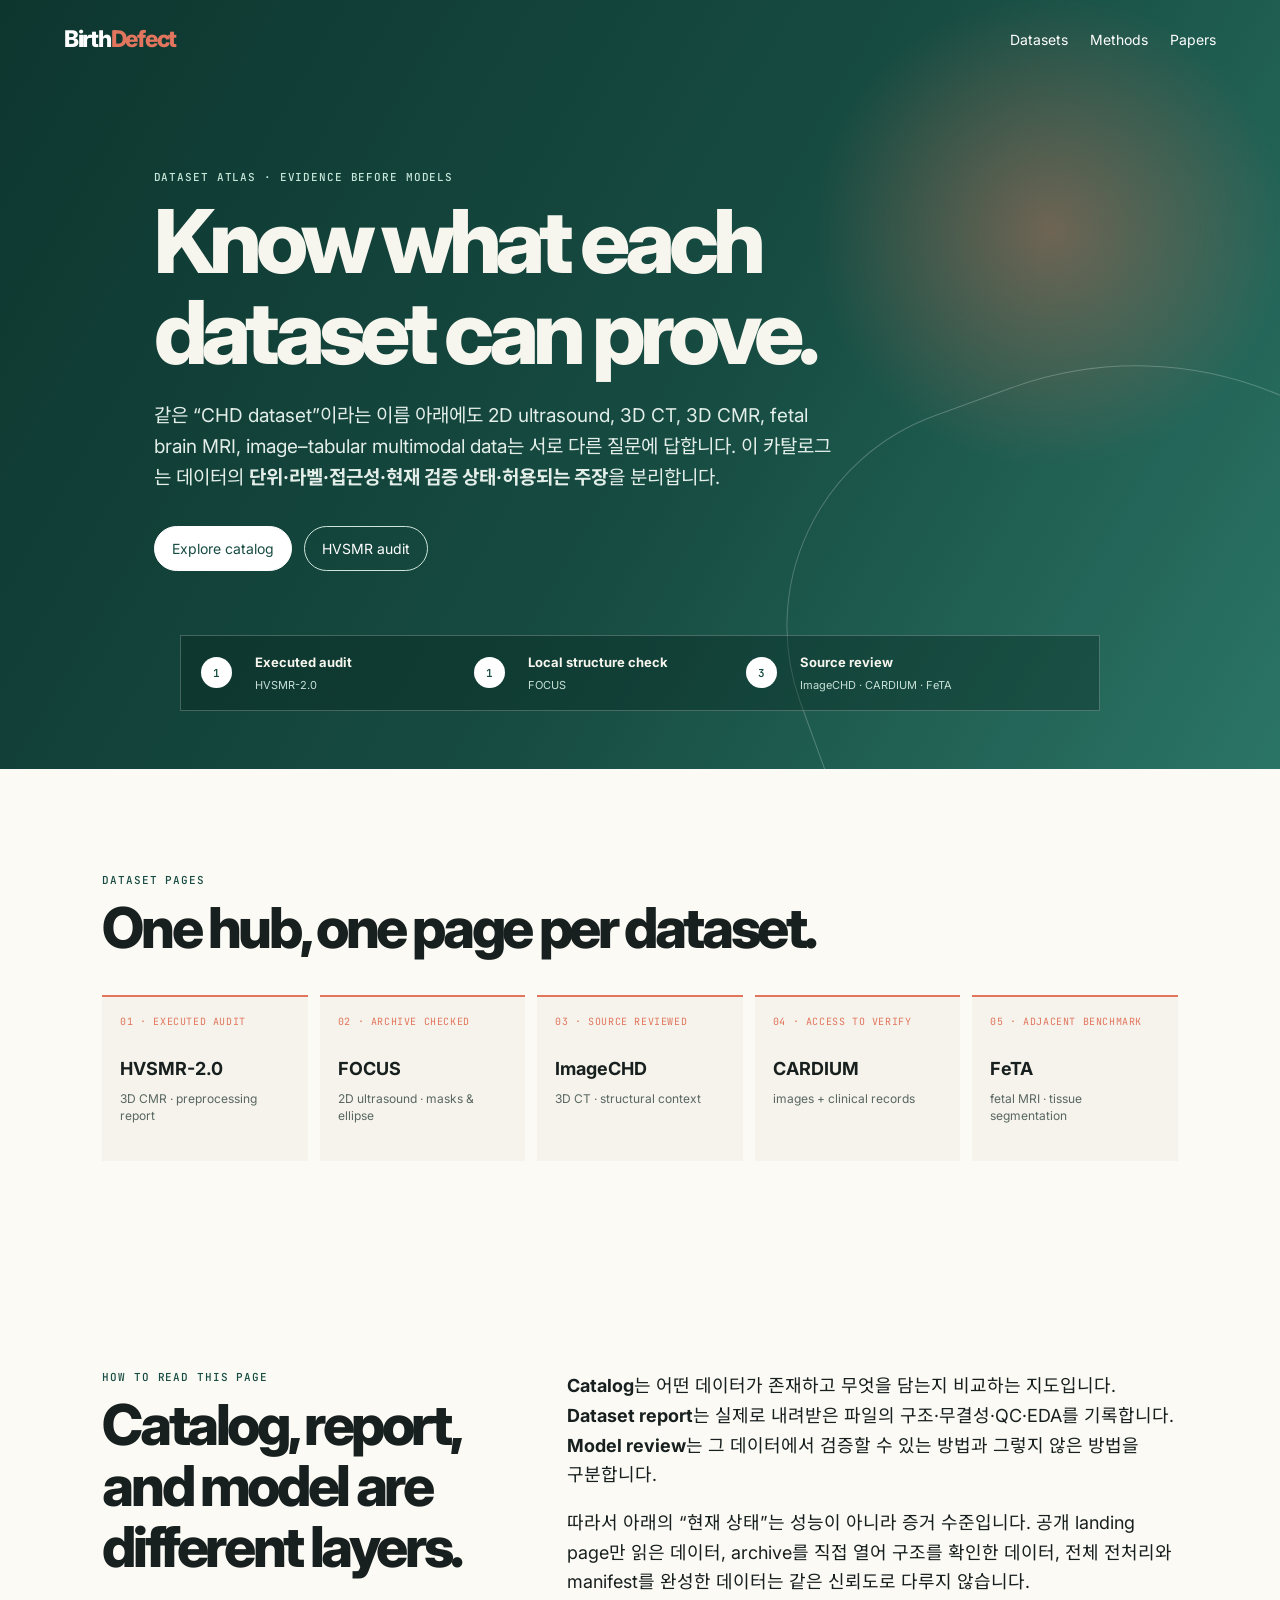
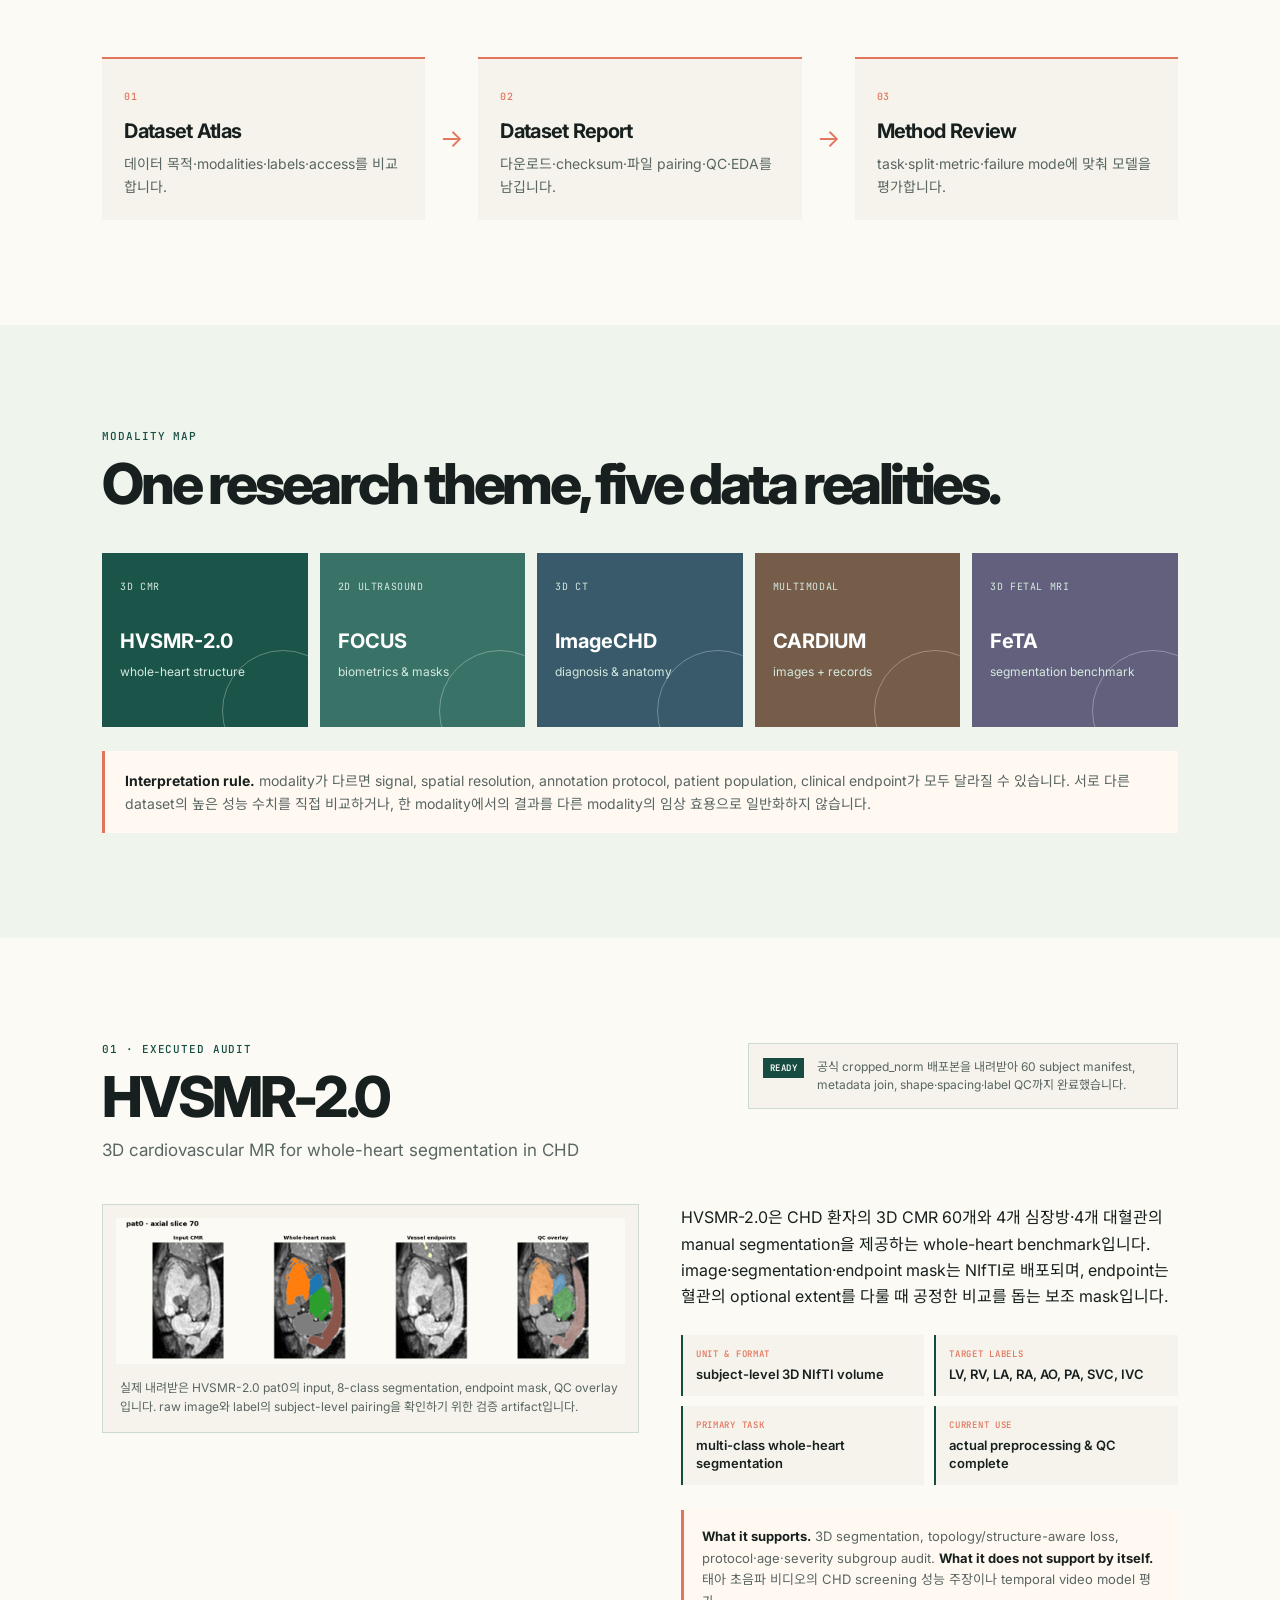
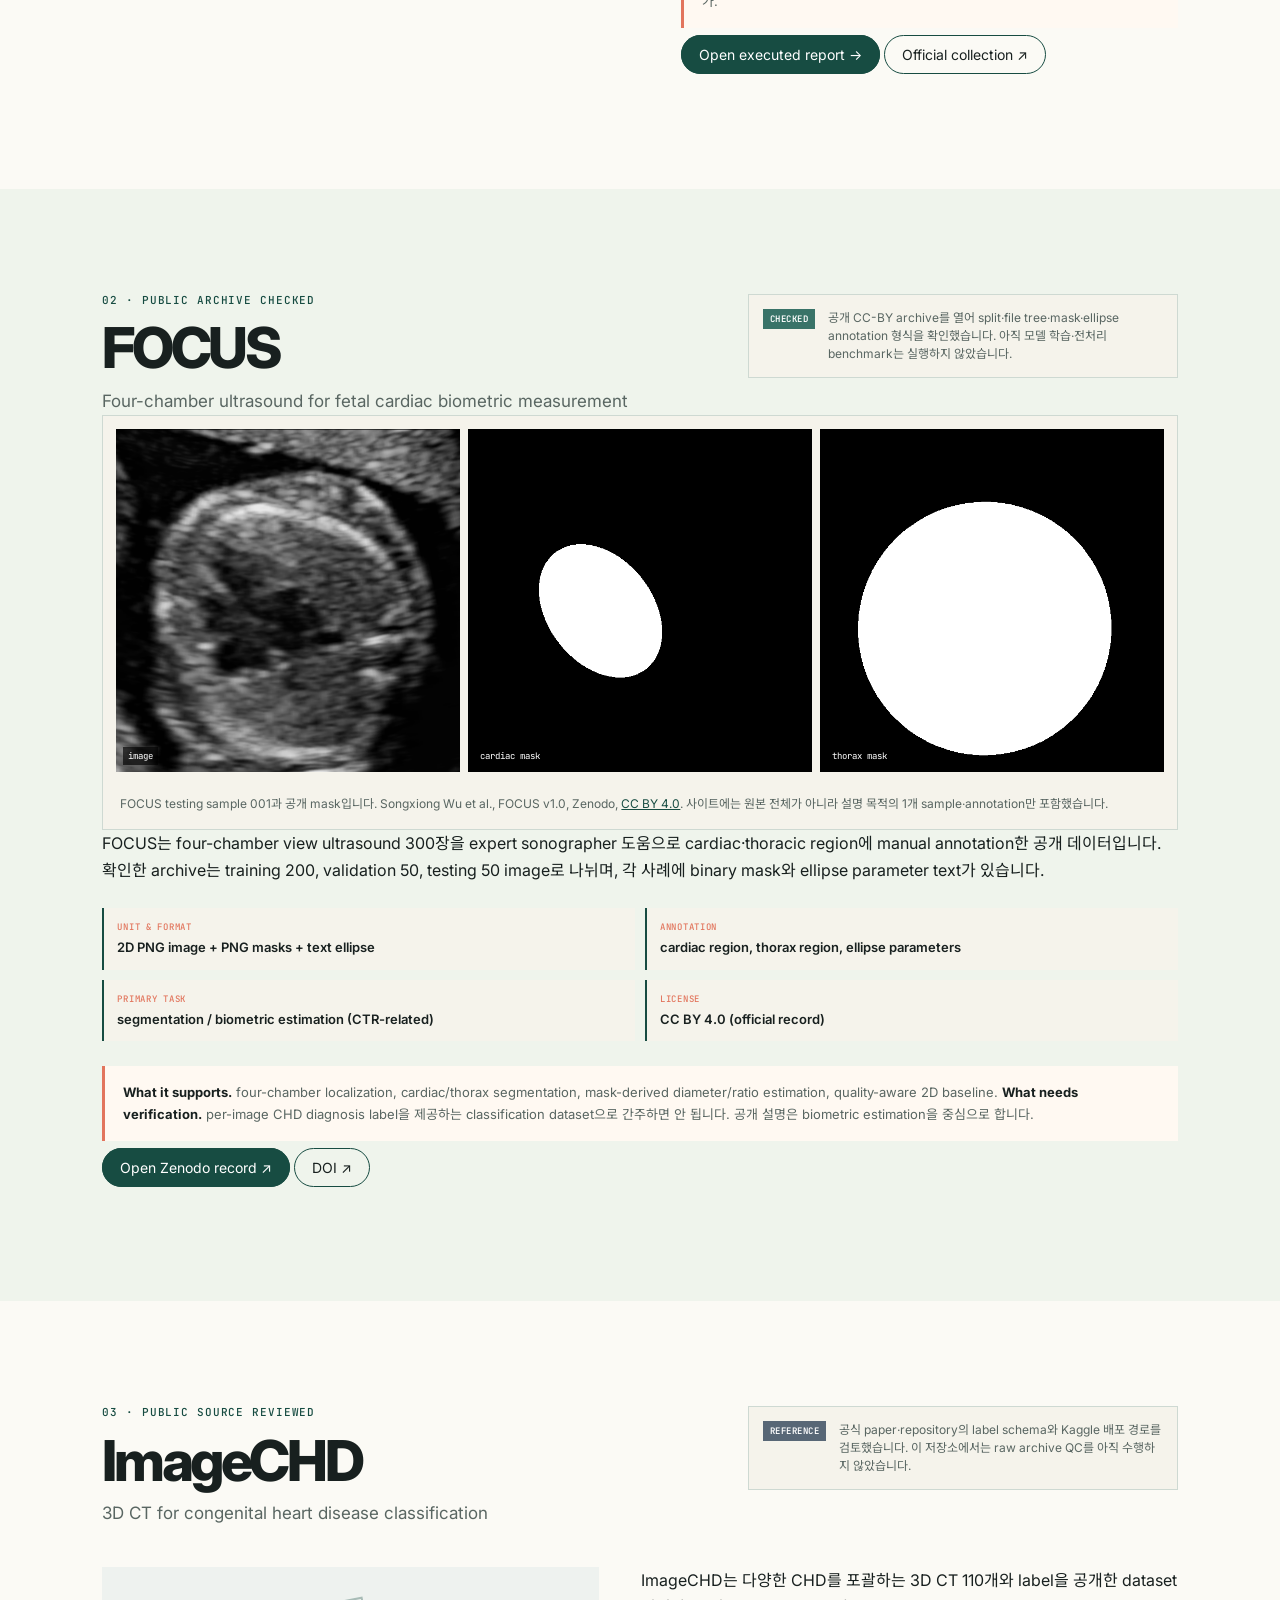
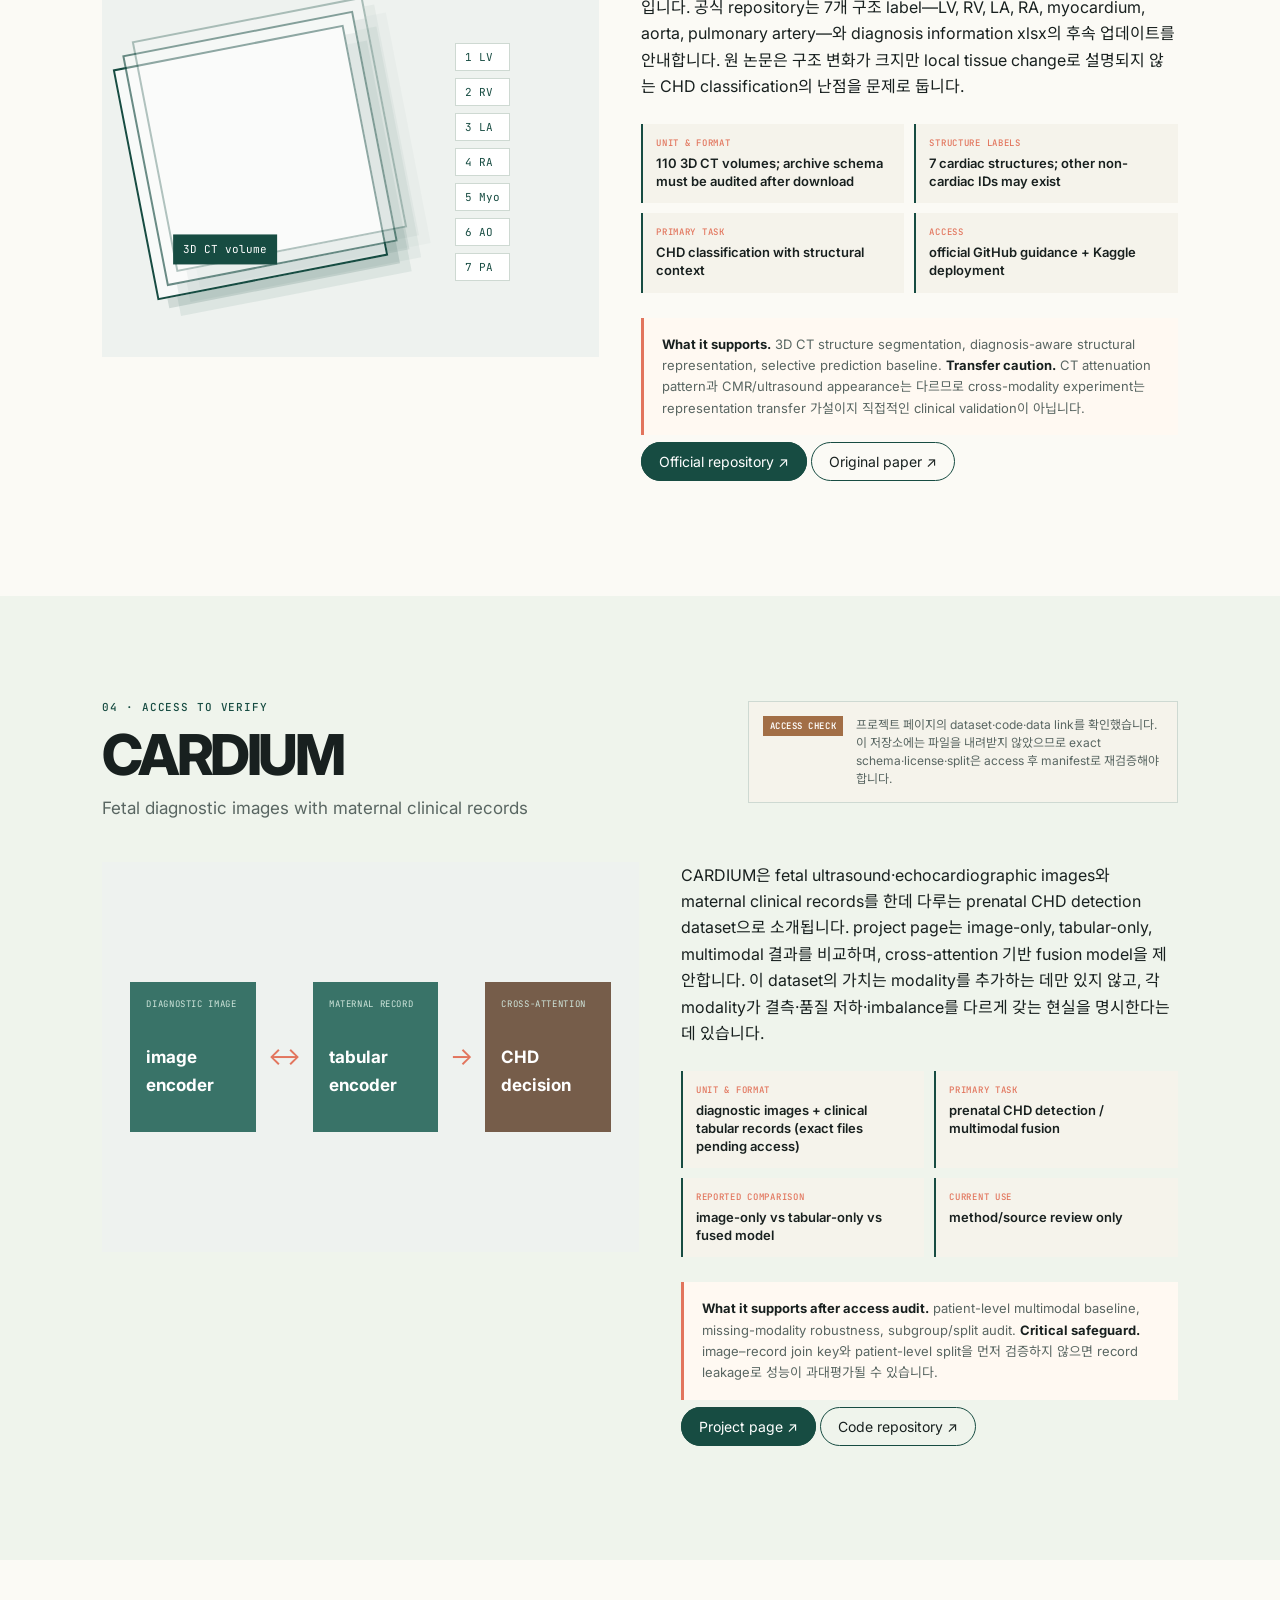
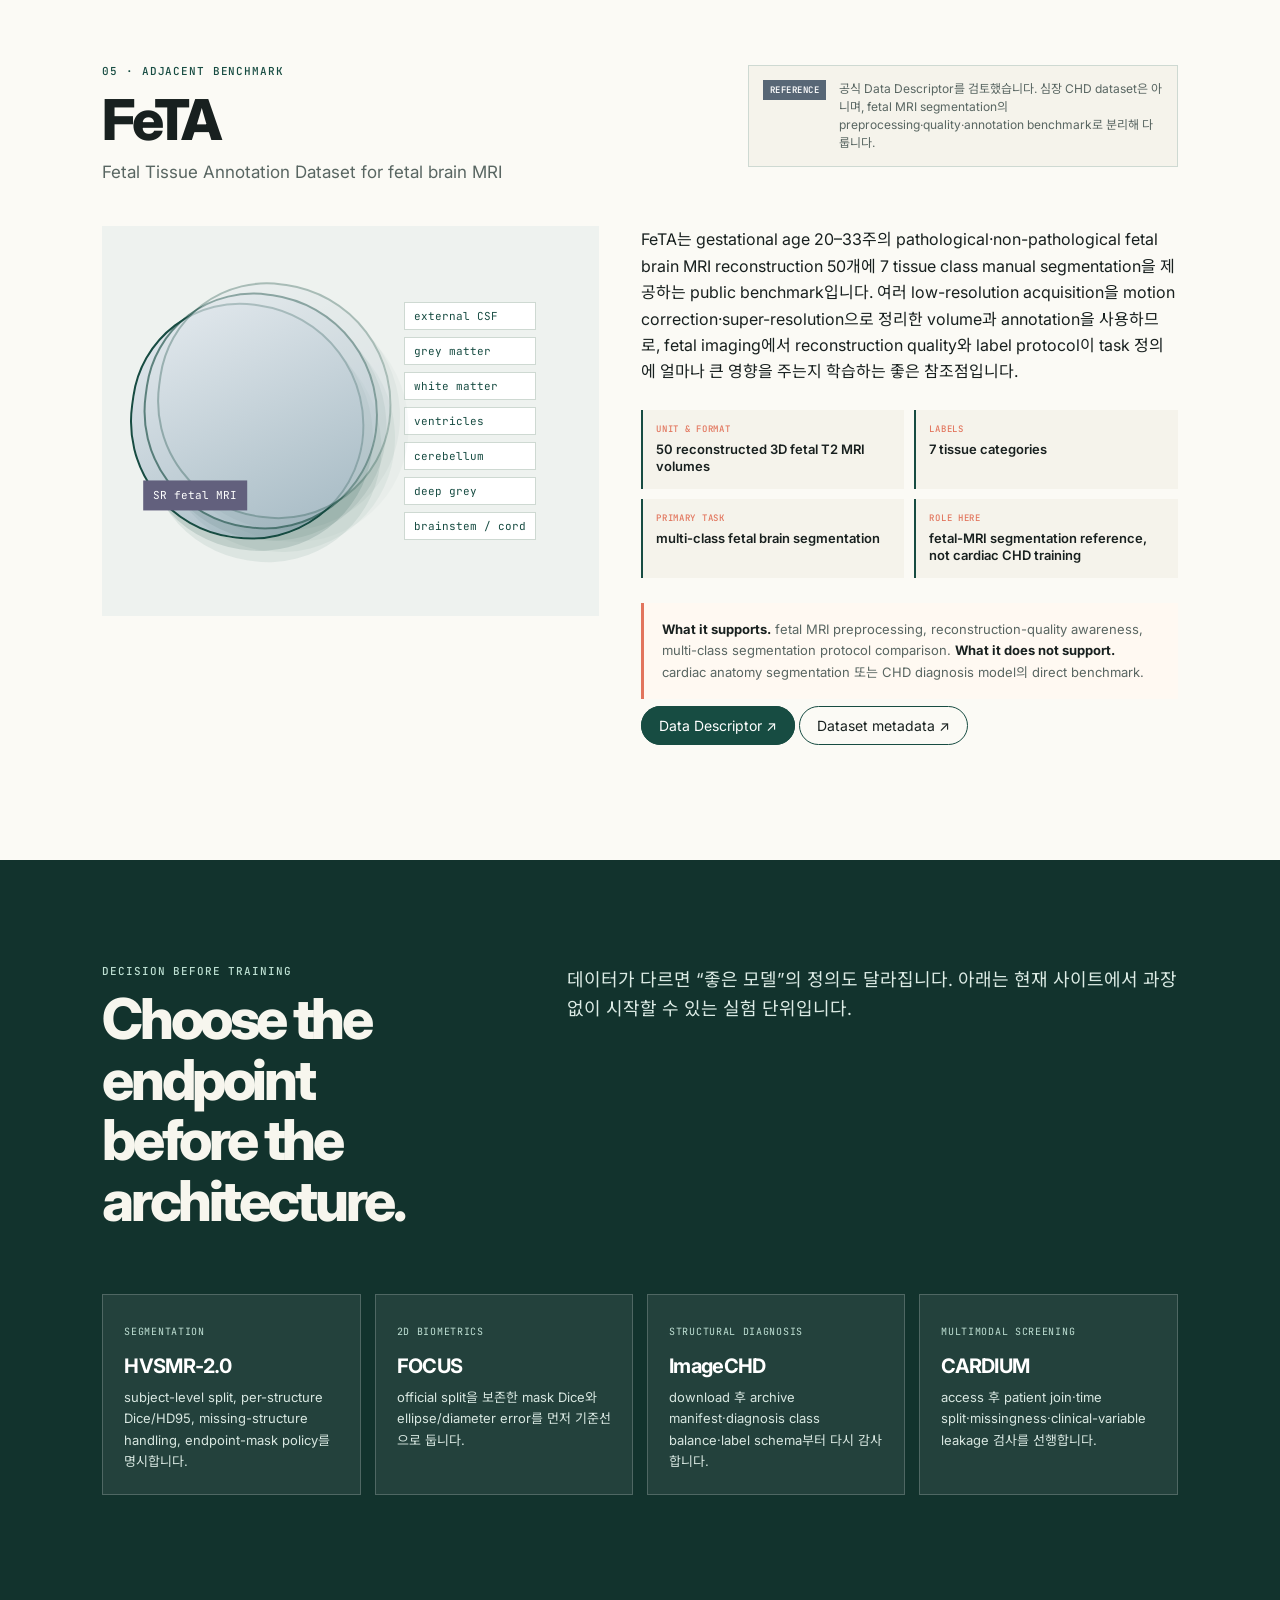
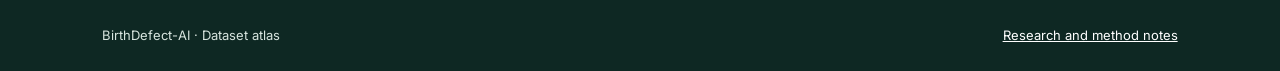
==== commit 371154ac: "Restructure site into datasets methods and papers" ====
--- a/datasets.html
+++ b/datasets.html
@@ -3,11 +3,12 @@
   <head><meta charset="utf-8" /><meta name="viewport" content="width=device-width, initial-scale=1" /><title>Dataset Atlas — BirthDefect</title><link rel="stylesheet" href="styles.css" /></head>
   <body>
     <header class="atlas-hero">
-      <nav><a class="wordmark" href="index.html">Birth<span>Defect</span></a><div class="nav-links"><a href="index.html">Project</a><a href="datasets.html">Datasets</a><a href="primer.html">Methods</a><a href="research.html">Literature</a></div></nav>
+      <nav><a class="wordmark" href="index.html">Birth<span>Defect</span></a><div class="nav-links"><a href="datasets.html">Datasets</a><a href="methods.html">Methods</a><a href="papers.html">Papers</a></div></nav>
       <div class="atlas-copy"><p class="eyebrow">Dataset atlas · evidence before models</p><h1>Know what each dataset can prove.</h1><p class="lede">같은 “CHD dataset”이라는 이름 아래에도 2D ultrasound, 3D CT, 3D CMR, fetal brain MRI, image–tabular multimodal data는 서로 다른 질문에 답합니다. 이 카탈로그는 데이터의 <b>단위·라벨·접근성·현재 검증 상태·허용되는 주장</b>을 분리합니다.</p><p class="actions"><a class="button primary" href="#catalog">Explore catalog</a><a class="button" href="hvsmr.html">HVSMR audit</a></p></div>
       <div class="atlas-status"><span>1</span><div><b>Executed audit</b><small>HVSMR-2.0</small></div><span>1</span><div><b>Local structure check</b><small>FOCUS</small></div><span>3</span><div><b>Source review</b><small>ImageCHD · CARDIUM · FeTA</small></div></div>
     </header>
     <main>
+      <section class="section dataset-leaf-nav"><p class="eyebrow">Dataset pages</p><h2>One hub, one page per dataset.</h2><div class="dataset-leaf-grid"><a href="hvsmr.html"><span>01 · executed audit</span><b>HVSMR-2.0</b><small>3D CMR · preprocessing report</small></a><a href="focus.html"><span>02 · archive checked</span><b>FOCUS</b><small>2D ultrasound · masks &amp; ellipse</small></a><a href="imagechd.html"><span>03 · source reviewed</span><b>ImageCHD</b><small>3D CT · structural context</small></a><a href="cardium.html"><span>04 · access to verify</span><b>CARDIUM</b><small>images + clinical records</small></a><a href="feta.html"><span>05 · adjacent benchmark</span><b>FeTA</b><small>fetal MRI · tissue segmentation</small></a></div></section>
       <section class="section catalog-intro" id="catalog"><div class="paper-intro"><div><p class="eyebrow">How to read this page</p><h2>Catalog, report, and model are different layers.</h2></div><div><p><b>Catalog</b>는 어떤 데이터가 존재하고 무엇을 담는지 비교하는 지도입니다. <b>Dataset report</b>는 실제로 내려받은 파일의 구조·무결성·QC·EDA를 기록합니다. <b>Model review</b>는 그 데이터에서 검증할 수 있는 방법과 그렇지 않은 방법을 구분합니다.</p><p>따라서 아래의 “현재 상태”는 성능이 아니라 증거 수준입니다. 공개 landing page만 읽은 데이터, archive를 직접 열어 구조를 확인한 데이터, 전체 전처리와 manifest를 완성한 데이터는 같은 신뢰도로 다루지 않습니다.</p></div></div>
         <div class="layer-flow"><article><span>01</span><h3>Dataset Atlas</h3><p>데이터 목적·modalities·labels·access를 비교합니다.</p></article><i>→</i><article><span>02</span><h3>Dataset Report</h3><p>다운로드·checksum·파일 pairing·QC·EDA를 남깁니다.</p></article><i>→</i><article><span>03</span><h3>Method Review</h3><p>task·split·metric·failure mode에 맞춰 모델을 평가합니다.</p></article></div>
       </section>
--- a/styles.css
+++ b/styles.css
@@ -61,3 +61,22 @@
 /* Narrow-view safeguards for the long-form atlas. */
 html,body { overflow-x:hidden; }
 @media (max-width:540px) { .atlas-hero { width:100vw; }.atlas-copy { width:calc(100vw - 48px); max-width:calc(100vw - 48px); }.atlas-copy h1 { max-width:100%; font-size:32px; letter-spacing:-.045em; overflow-wrap:anywhere; word-break:break-all; }.atlas-copy .lede { max-width:100%; font-size:15px; overflow-wrap:anywhere; word-break:break-all; }.catalog-intro { width:calc(100vw - 48px); max-width:calc(100vw - 48px); }.catalog-intro h2 { font-size:30px; overflow-wrap:anywhere; word-break:break-all; }.catalog-intro p { font-size:15px; overflow-wrap:anywhere; word-break:break-all; }.atlas-status { min-width:0; grid-template-columns:32px minmax(0,1fr); }.atlas-status > div:last-child { min-width:0; } }
+
+/* Paper-specific learning paths */
+.paper-map-section { max-width:1280px; margin:auto; padding-top:78px; padding-bottom:78px; }.paper-map-section > div { max-width:900px; }.paper-map-section > div > p:last-child { color:var(--muted); font-size:17px; }.paper-map-section a { color:var(--green); font-weight:700; }.paper-map { display:grid; grid-template-columns:repeat(4,1fr); gap:14px; margin-top:40px; }.paper-map li { display:block; min-height:140px; padding:18px; border-top:2px solid var(--coral); background:#f5f3eb; }.paper-map span,.foundation-grid span { display:block; color:var(--coral); font:500 10px "JetBrains Mono",monospace; letter-spacing:.08em; text-transform:uppercase; }.paper-map b { display:block; margin:13px 0 7px; font-size:16px; line-height:1.22; }.paper-map small { display:block; color:var(--muted); font-size:12px; line-height:1.45; }.paper-foundation { max-width:1280px; margin:auto; }.detector-board,.memory-lifecycle { display:grid; grid-template-columns:1fr auto 1fr auto 1fr auto 1fr auto 1fr; gap:10px; align-items:center; margin:42px auto 0; padding:24px; color:#eaf1ed; background:#103831; }.detector-board article,.memory-lifecycle article { min-height:126px; padding:16px; border:1px solid rgba(255,255,255,.25); background:rgba(255,255,255,.07); }.detector-board span,.detector-board small,.memory-lifecycle span,.memory-lifecycle small { display:block; }.detector-board span,.memory-lifecycle span { color:#bfe0d4; font:10px "JetBrains Mono",monospace; letter-spacing:.06em; text-transform:uppercase; }.detector-board b,.memory-lifecycle b { display:block; margin:17px 0 7px; color:#fff; font-size:18px; line-height:1.15; }.detector-board small,.memory-lifecycle small { color:#d2e1db; font-size:11px; }.detector-board .accent,.memory-lifecycle .accent { border-color:var(--coral); background:rgba(226,117,93,.16); }.detector-board > i,.memory-lifecycle > i { color:var(--coral); font-size:23px; font-style:normal; }.foundation-grid { display:grid; grid-template-columns:repeat(3,1fr); gap:14px; margin-top:20px; }.foundation-grid article { min-height:202px; padding:21px; border:1px solid var(--line); background:#fff; }.foundation-grid h3 { margin:12px 0 9px; font-size:18px; }.foundation-grid p { margin:0; color:var(--muted); font-size:14px; }.paper-mechanics { max-width:1280px; margin:auto; }.mechanics-board { display:grid; grid-template-columns:1fr auto 1.45fr auto 1.1fr; gap:18px; align-items:center; margin-top:42px; padding:25px; color:#fff; background:#103831; }.mechanics-board > i { color:#bfe0d4; font-size:23px; font-style:normal; }.mechanics-query,.mechanics-output { padding:18px; border:1px solid rgba(255,255,255,.25); background:rgba(255,255,255,.07); }.mechanics-query span,.mechanics-output span { display:block; color:#bfe0d4; font:10px "JetBrains Mono",monospace; letter-spacing:.07em; text-transform:uppercase; }.mechanics-query b,.mechanics-output b { display:block; margin:12px 0 7px; font-size:20px; }.mechanics-query small,.mechanics-output small { color:#d4e4dd; font-size:12px; }.mechanics-candidates { display:grid; gap:8px; }.mechanics-candidates article { display:grid; grid-template-columns:1.25fr .9fr 1fr; gap:9px; align-items:center; padding:8px 10px; border:1px solid rgba(255,255,255,.16); font-size:12px; }.mechanics-candidates b { color:#dcebe5; font:11px "JetBrains Mono",monospace; }.mechanics-candidates em { position:relative; display:block; overflow:hidden; color:#fff; background:rgba(255,255,255,.13); font:10px/22px "JetBrains Mono",monospace; font-style:normal; text-align:center; isolation:isolate; }.mechanics-candidates em:before { content:""; position:absolute; z-index:-1; inset:0 auto 0 0; width:var(--w); background:var(--coral); }.event-board { display:grid; grid-template-columns:1fr auto 1.1fr; gap:25px; align-items:center; margin-top:42px; padding:26px; border:1px solid var(--line); background:#fff; }.event-stream { display:grid; gap:9px; }.event-stream article { display:grid; grid-template-columns:80px 1fr auto; align-items:center; gap:13px; padding:12px 14px; border-left:2px solid var(--green); background:#f5f3eb; }.event-stream .current { border-color:var(--coral); background:#fff6ef; }.event-stream span,.temporal-neighborhood span { color:var(--coral); font:10px "JetBrains Mono",monospace; }.event-stream b { font-size:15px; }.event-stream small { color:var(--muted); font:11px "JetBrains Mono",monospace; }.event-board > i { color:var(--coral); font-size:25px; font-style:normal; }.temporal-neighborhood { position:relative; min-height:230px; padding:24px; overflow:hidden; color:#fff; background:#174c42; }.temporal-neighborhood > b { position:absolute; left:40%; top:38%; display:grid; place-items:center; width:76px; height:76px; border:2px solid #fff; border-radius:50%; font-size:22px; }.temporal-neighborhood em { position:absolute; display:grid; place-items:center; width:75px; height:75px; border-radius:50%; color:var(--green); background:#dce8dc; font:12px "JetBrains Mono",monospace; font-style:normal; text-align:center; }.temporal-neighborhood em small { font-size:9px; }.temporal-neighborhood em:nth-of-type(1) { left:8%; bottom:17%; }.temporal-neighborhood em:nth-of-type(2) { right:8%; top:17%; background:#f1c0aa; }.temporal-neighborhood strong { position:absolute; right:17px; bottom:14px; color:#c9e1d7; font-size:11px; line-height:1.3; text-align:right; }.memory-lifecycle { margin-top:42px; }.memory-lifecycle article { min-height:140px; }.memory-lifecycle b { font-size:16px; }
+@media (max-width:850px) { .paper-map { grid-template-columns:1fr 1fr; }.detector-board,.memory-lifecycle { grid-template-columns:1fr; }.detector-board > i,.memory-lifecycle > i { justify-self:center; transform:rotate(90deg); }.foundation-grid { grid-template-columns:1fr; }.mechanics-board { grid-template-columns:1fr; }.mechanics-board > i { justify-self:center; transform:rotate(90deg); }.event-board { grid-template-columns:1fr; }.event-board > i { justify-self:center; transform:rotate(90deg); } }
+@media (max-width:540px) { .paper-map-section { padding-top:62px; padding-bottom:62px; }.paper-map { grid-template-columns:1fr; }.event-stream article { grid-template-columns:1fr; gap:4px; }.temporal-neighborhood > b { left:36%; }.mechanics-candidates article { grid-template-columns:1fr; } }
+
+/* Prevent long-form paper prose from creating a horizontal mobile canvas. */
+.paper-intro > div { min-width:0; }
+@media (max-width:540px) { .paper-hero-copy { width:calc(100vw - 48px); max-width:calc(100vw - 48px); }.paper-map-section,.paper-foundation,.paper-mechanics,.technical-section,.evidence-section,.paper-application,.meeting-section { width:100%; max-width:100%; }.paper-map-section h2,.paper-foundation h2,.paper-mechanics h2,.paper-intro h2 { font-size:34px; overflow-wrap:anywhere; word-break:break-word; }.paper-map-section p,.paper-intro p,.paper-foundation p,.paper-mechanics p { overflow-wrap:anywhere; word-break:break-word; }.paper-hero .lede { font-size:16px; overflow-wrap:anywhere; word-break:break-word; } }
+@media (max-width:540px) { .result-table { overflow-x:auto; } }
+
+/* Clean site tree: dataset detail leaves and independent method/paper hubs. */
+.methods-hero { background:radial-gradient(circle at 78% 32%,rgba(137,183,167,.38),transparent 24%),linear-gradient(120deg,#0d362f 0%,#174c42 58%,#397368 100%); }.papers-hero { background:radial-gradient(circle at 78% 32%,rgba(226,117,93,.36),transparent 24%),linear-gradient(120deg,#12332d 0%,#245147 58%,#536c65 100%); }.methods-index,.paper-index { max-width:1080px; margin:0 auto; }.paper-index { grid-template-columns:1fr 1fr; }.dataset-detail-hero { min-height:470px; padding:28px max(5vw,32px) 62px; color:#f7f6ee; background:linear-gradient(120deg,#103b34,#174c42 58%,#4a776b); }.dataset-detail-hero .wordmark,.dataset-detail-hero .nav-links a { color:#fff; }.dataset-detail-copy { max-width:780px; margin:105px 0 0 7vw; }.dataset-detail-copy .eyebrow { color:#bfe0d4; }.dataset-detail-copy .lede { color:#dcebe5; }.dataset-detail { max-width:1280px; margin:auto; }.dataset-detail-figure { display:grid; grid-template-columns:repeat(3,1fr); gap:10px; margin:42px 0 0; padding:13px; border:1px solid var(--line); background:#f5f3eb; }.dataset-detail-figure img { display:block; width:100%; aspect-ratio:1/1; object-fit:cover; background:#111; }.dataset-detail-figure figcaption { grid-column:1/-1; padding:6px 3px 0; color:var(--muted); font-size:12px; }.dataset-detail-visual { max-width:920px; margin:42px auto 0; }.detail-facts { display:grid; grid-template-columns:repeat(3,1fr); gap:14px; margin-top:22px; }.detail-facts article { padding:20px; border-top:2px solid var(--coral); background:#f5f3eb; }.detail-facts span { display:block; color:var(--coral); font:10px "JetBrains Mono",monospace; letter-spacing:.08em; text-transform:uppercase; }.detail-facts b { display:block; margin:12px 0 6px; font-size:18px; }.detail-facts p { margin:0; color:var(--muted); font-size:13px; }
+@media (max-width:850px) { .dataset-detail-copy { margin-left:0; }.paper-index,.detail-facts { grid-template-columns:1fr; } }
+@media (max-width:540px) { .dataset-detail-hero { min-height:400px; padding-left:24px; padding-right:24px; }.dataset-detail-copy { margin-top:76px; }.dataset-detail-copy .lede { font-size:16px; }.dataset-detail-figure { grid-template-columns:1fr; }.dataset-detail-visual { min-height:0; } }
+
+.dataset-leaf-nav { max-width:1280px; margin:auto; }.dataset-leaf-grid { display:grid; grid-template-columns:repeat(5,1fr); gap:12px; margin-top:36px; }.dataset-leaf-grid a { display:block; min-height:166px; padding:18px; border-top:2px solid var(--coral); background:#f5f3eb; color:var(--ink); text-decoration:none; }.dataset-leaf-grid span,.dataset-leaf-grid small { display:block; }.dataset-leaf-grid span { color:var(--coral); font:10px "JetBrains Mono",monospace; letter-spacing:.06em; text-transform:uppercase; }.dataset-leaf-grid b { display:block; margin:26px 0 7px; font-size:18px; }.dataset-leaf-grid small { color:var(--muted); font-size:12px; line-height:1.4; }.dataset-leaf-grid a:hover { background:#e8f0e8; }
+@media (max-width:850px) { .dataset-leaf-grid { grid-template-columns:repeat(2,1fr); } }
+@media (max-width:540px) { .dataset-leaf-grid { grid-template-columns:1fr; } }
